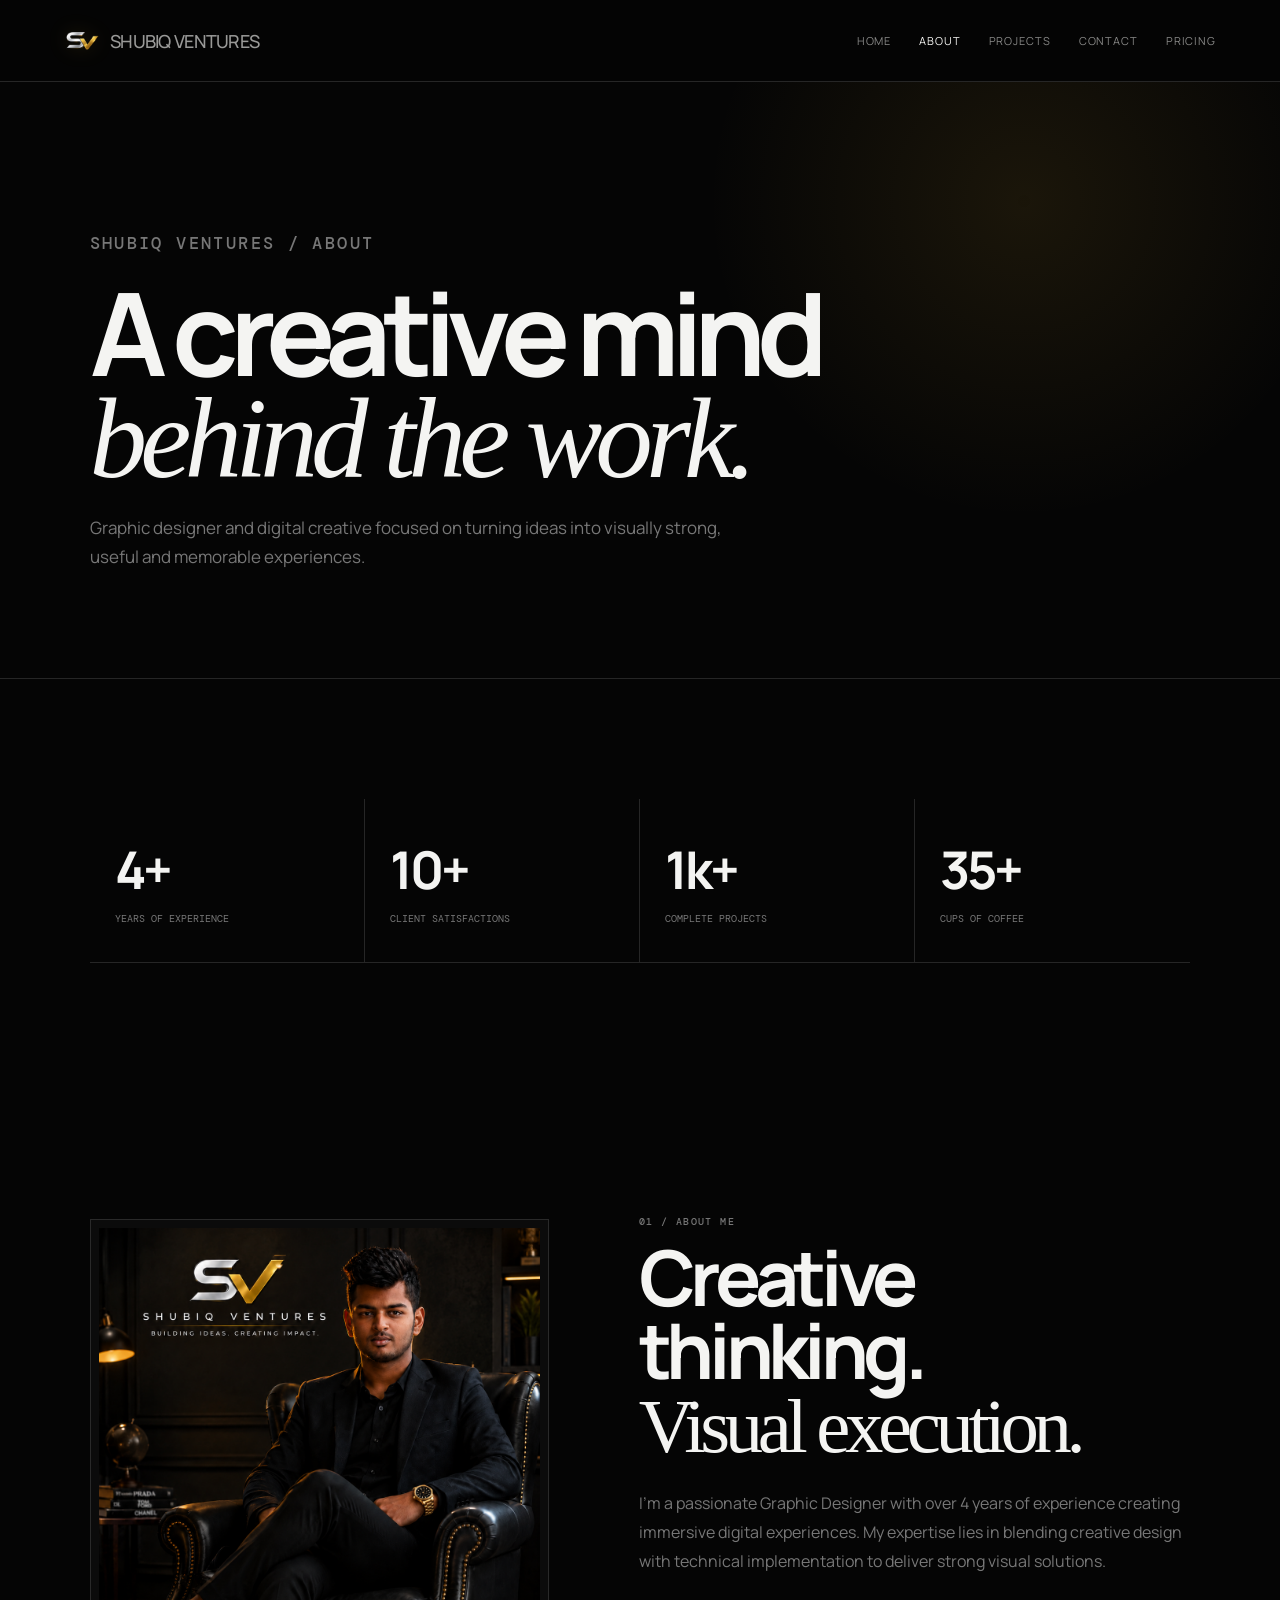
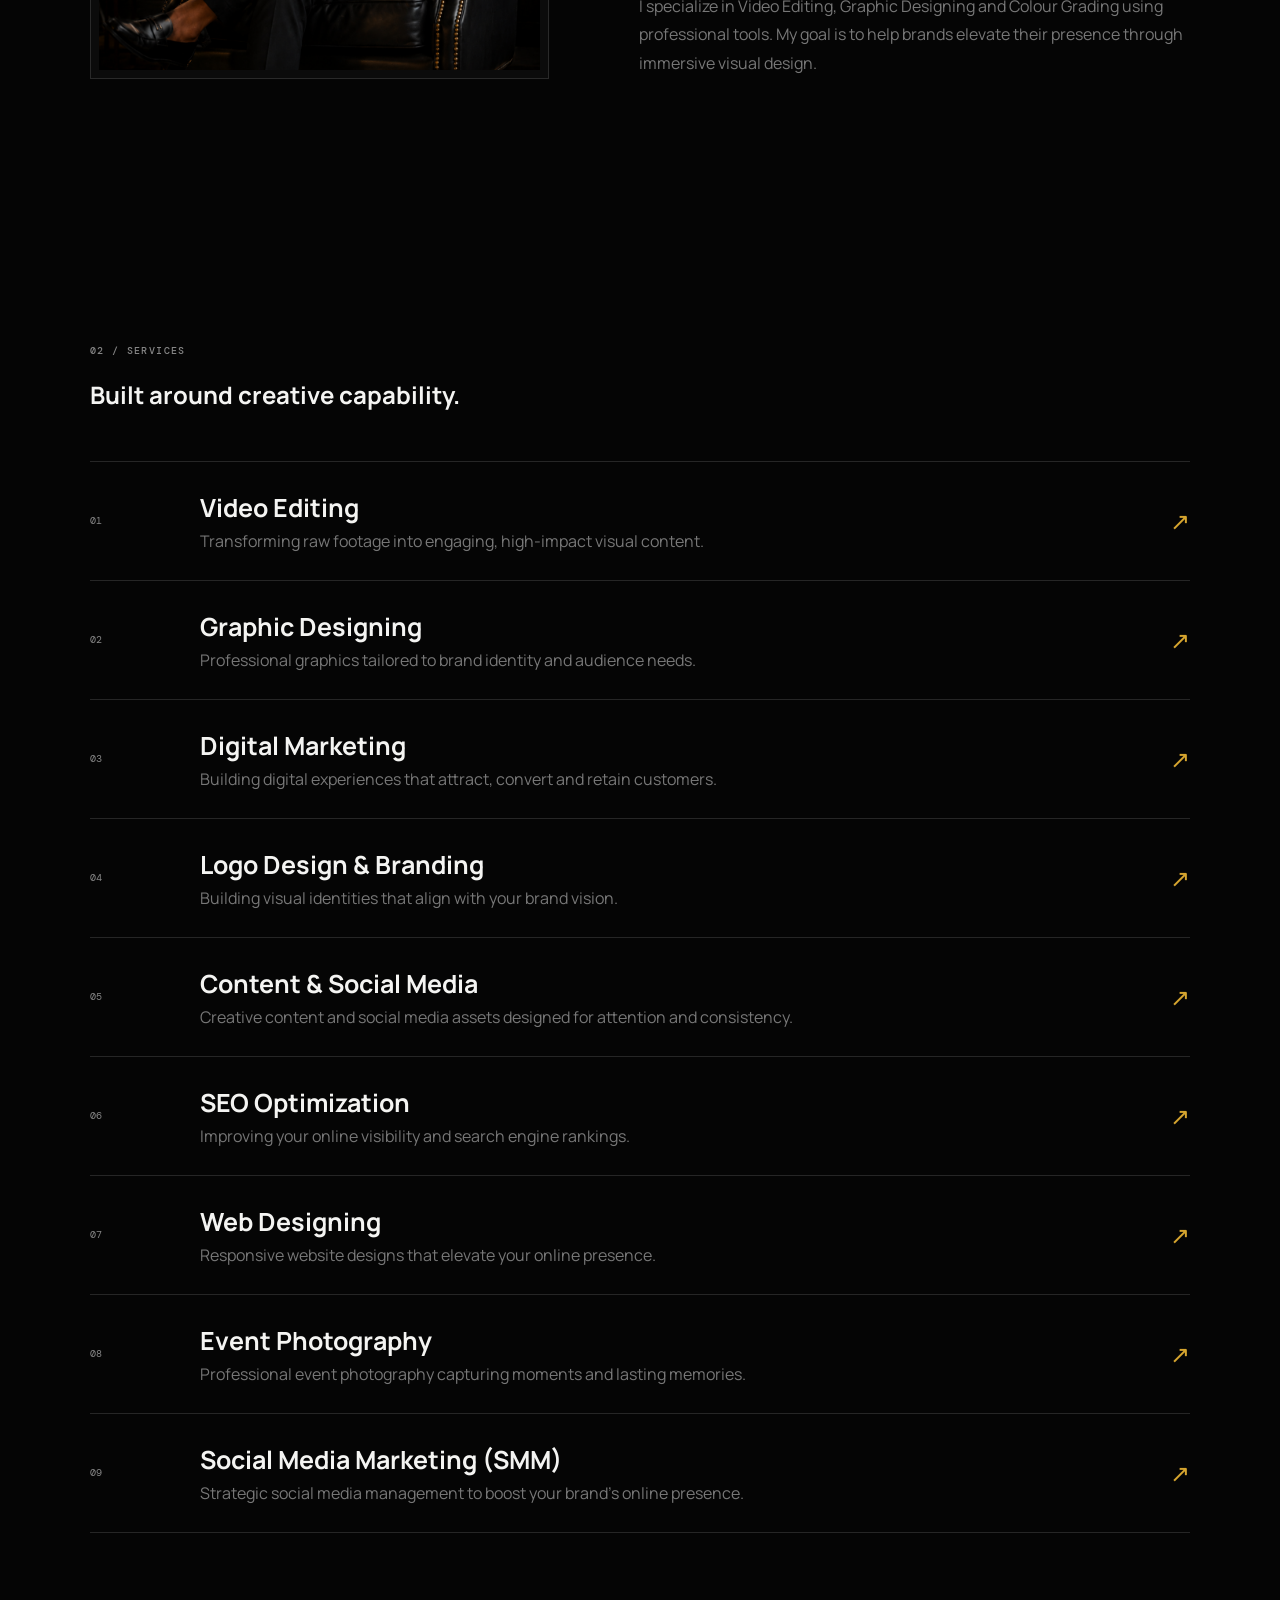
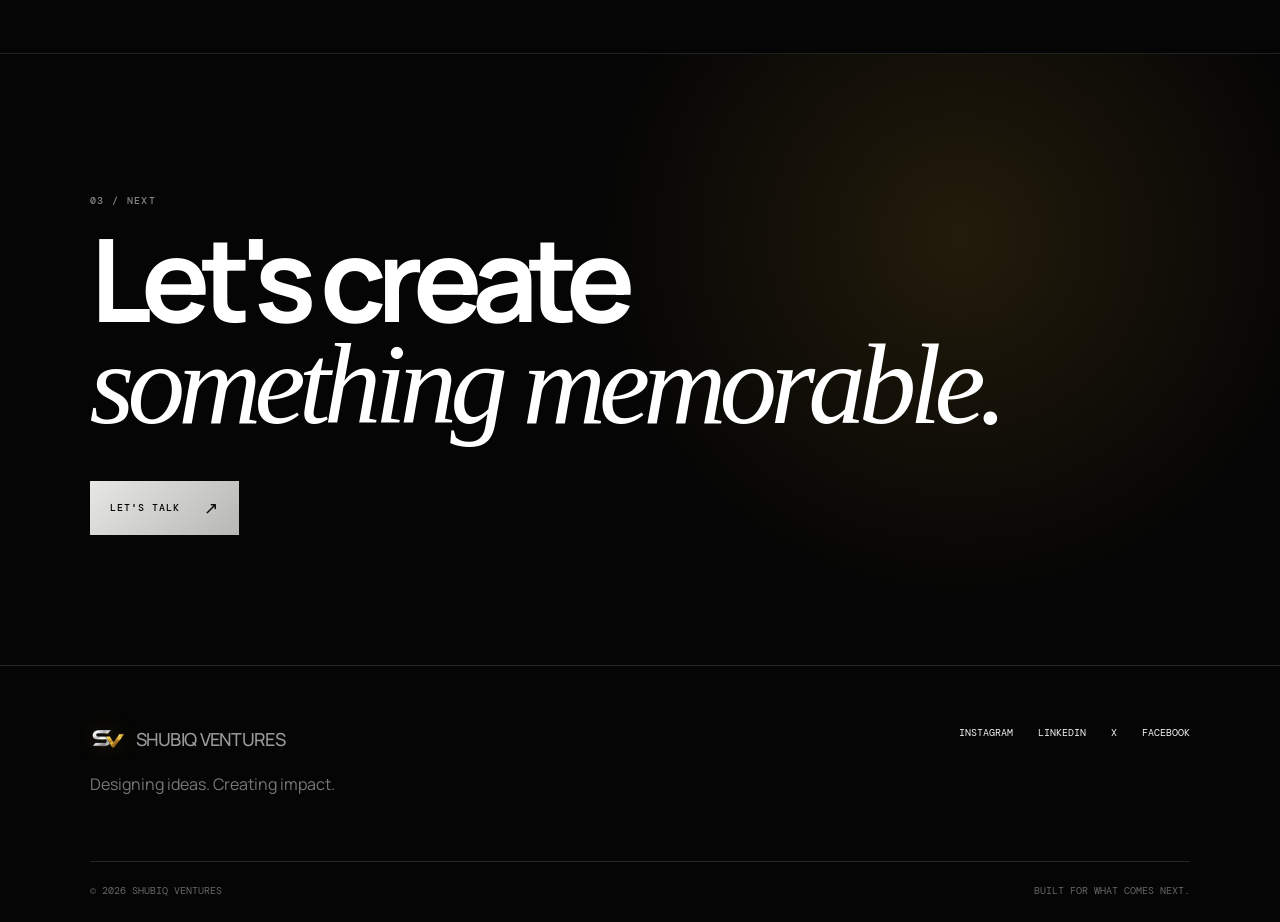
==== about.html @ 7d761606 "Add website favicon" ====
<!DOCTYPE html>
<html lang="en">
<head>
    <meta charset="UTF-8">
    <meta name="viewport" content="width=device-width, initial-scale=1.0">
    <meta name="description"
        content="Shubiq Designs — Graphic design, video editing, branding and digital experiences.">
    <title>About — SHUBIQ VENTURES</title>
    <link rel="icon" type="image/png" href="assets/images/logos/shubiq%20ventures%20logo.png">
    <link rel="stylesheet" href="assets/css/style.css">
</head>
<body>
    <div class="preloader">
        <div class="load-text">SHUBIQ VENTURES / LOADING</div>
    </div>
    <header class="site-header">
        <a class="logo" href="index.html"><img class="logo-mark" src="assets/images/logos/shubiq ventures logo.png"
                alt="SHUBIQ VENTURES logo"><span>SHUBIQ VENTURES </span></a>
        <button class="menu-toggle" aria-label="Open navigation">MENU</button>
        <nav class="nav"><a class="" href="index.html">Home</a><a class="active" href="about.html">About</a><a class=""
                href="projects.html">Projects</a><a class="" href="contact.html">Contact</a><a class=""
                href="Price list.html">Pricing</a></nav>
    </header>
    <main>
        <section class="page-hero">
            <p class="eyebrow">SHUBIQ VENTURES / ABOUT</p>
            <h1>A creative mind<br><em>behind the work.</em></h1>
            <p>Graphic designer and digital creative focused on turning ideas into visually strong, useful and memorable
                experiences.</p>
        </section>
        <section class="section">
            <div class="stats">
                <div class="stat"><strong>4+</strong><span>Years of experience</span></div>
                <div class="stat"><strong>10+</strong><span>Client satisfactions</span></div>
                <div class="stat"><strong>1k+</strong><span>Complete projects</span></div>
                <div class="stat"><strong>35+</strong><span>Cups of coffee</span></div>
            </div>
        </section>
        <section class="section">
            <div class="about-grid">
                <div class="about-image"><img src="assets/images/logos/me.png" alt="Shubham Patil"></div>
                <div class="about-copy">
                    <p class="eyebrow">01 / ABOUT ME</p>
                    <h2>Creative thinking.<br><span>Visual execution.</span></h2>
                    <p>I'm a passionate Graphic Designer with over 4 years of experience creating immersive digital
                        experiences. My expertise lies in blending creative design with technical implementation to
                        deliver strong visual solutions.</p>
                    <p>I specialize in Video Editing, Graphic Designing and Colour Grading using professional tools. My
                        goal is to help brands elevate their presence through
                        immersive visual design.</p>
                </div>
            </div>
        </section>
        <section class="section">
            <p class="eyebrow">02 / SERVICES</p>
            <h2 class="statement h2">Built around <span>creative capability.</span></h2>
            <div class="service-list">
                <div class="service"><b>01</b>
                    <div>
                        <h3>Video Editing</h3>
                        <p>Transforming raw footage into engaging, high-impact visual content.</p>
                    </div><span class="service-icon">↗</span>
                </div>
                <div class="service"><b>02</b>
                    <div>
                        <h3>Graphic Designing</h3>
                        <p>Professional graphics tailored to brand identity and audience needs.</p>
                    </div><span class="service-icon">↗</span>
                </div>
                <div class="service"><b>03</b>
                    <div>
                        <h3>Digital Marketing</h3>
                        <p>Building digital experiences that attract, convert and retain customers.</p>
                    </div><span class="service-icon">↗</span>
                </div>
                <div class="service"><b>04</b>
                    <div>
                        <h3>Logo Design & Branding</h3>
                        <p>Building visual identities that align with your brand vision.</p>
                    </div><span class="service-icon">↗</span>
                </div>
                <div class="service"><b>05</b>
                    <div>
                        <h3>Content & Social Media</h3>
                        <p>Creative content and social media assets designed for attention and consistency.</p>
                    </div><span class="service-icon">↗</span>
                </div>
                <div class="service"><b>06</b>
                    <div>
                        <h3>SEO Optimization</h3>
                        <p>Improving your online visibility and search engine rankings.</p>
                    </div><span class="service-icon">↗</span>
                </div>
                <div class="service"><b>07</b>
                    <div>
                        <h3>Web Designing</h3>
                        <p>Responsive website designs that elevate your online presence.</p>
                    </div><span class="service-icon">↗</span>
                </div>
                <div class="service"><b>08</b>
                    <div>
                        <h3>Event Photography</h3>
                        <p>Professional event photography capturing moments and lasting memories.</p>
                    </div><span class="service-icon">↗</span>
                </div>
                <div class="service"><b>09</b>
                    <div>
                        <h3>Social Media Marketing (SMM)</h3>
                        <p>Strategic social media management to boost your brand's online presence.</p>
                    </div><span class="service-icon">↗</span>
                </div>
            </div>
        </section>
        <section class="cta-section">
            <p class="eyebrow">03 / NEXT</p>
            <h2>Let's create<br><em>something memorable.</em></h2><a class="button" href="contact.html">Let's talk
                <span>↗</span></a>
        </section>
    </main>
    <footer class="site-footer">
        <div><a class="logo" href="index.html"><img class="logo-mark" src="assets/images/logos/shubiq ventures logo.png"
                    alt="SHUBIQ VENTURES logo"><span>SHUBIQ VENTURES</span></a>
            <p>Designing ideas. Creating impact.</p>
        </div>
        <div class="footer-links">
            <a href="https://www.instagram.com/shubiqventures/" target="_blank" rel="noopener noreferrer">Instagram</a>
            <a href="https://www.linkedin.com/in/shanmukgouda-v-patil-72669b342/" target="_blank"
                rel="noopener noreferrer">LinkedIn</a>
            <a href="https://x.com/" target="_blank" rel="noopener noreferrer">X</a>
            <a href="https://www.facebook.com/profile.php?id=61594047626672" target="_blank"
                rel="noopener noreferrer">Facebook</a>
        </div>
        <div class="footer-bottom"><span>© 2026 SHUBIQ VENTURES</span><span>Built for what comes next.</span></div>
    </footer>
    <script src="assets/js/main.js"></script>
</body>
</html>
---- assets/css/style.css ----
@import url("https://fonts.googleapis.com/css2?family=DM+Mono:wght@400;500&family=Manrope:wght@400;500;600;700;800&display=swap");

:root {
  --bg: #050505;
  --panel: #0b0b0b;
  --panel2: #111;
  --ink: #f4f4f2;
  --muted: #858585;
  --line: #262626;
  --gold: #d6a52f;
  --gold-bright: #ffd45c;
  --silver: #d9d9d6;
  --serif: Georgia, "Times New Roman", serif;
}
* {
  box-sizing: border-box;
}
html {
  scroll-behavior: smooth;
}
body {
  margin: 0;
  background: var(--bg);
  color: var(--ink);
  font-family: Manrope, Arial, sans-serif;
}
a {
  color: inherit;
  text-decoration: none;
}
img {
  max-width: 100%;
  display: block;
}
button,
input,
textarea {
  font: inherit;
}
.site-header {
  height: 82px;
  padding: 0 5vw;
  display: flex;
  align-items: center;
  justify-content: space-between;
  border-bottom: 1px solid var(--line);
  position: fixed;
  top: 0;
  left: 0;
  right: 0;
  z-index: 50;
  background: rgba(5, 5, 5, 0.88);
  backdrop-filter: blur(14px);
}
.logo {
  font-weight: 800;
  letter-spacing: -0.06em;
  font-size: 18px;
  display: inline-flex;
  align-items: center;
  gap: 10px;
}
.logo-mark {
  width: 36px;
  height: 26px;
  object-fit: contain;
  filter: drop-shadow(0 0 10px rgba(214, 165, 47, 0.16));
}
.logo span {
  font-weight: 500;
  opacity: 0.62;
  letter-spacing: -0.04em;
}
.nav {
  display: flex;
  gap: 28px;
  font-size: 11px;
  text-transform: uppercase;
  letter-spacing: 0.08em;
}
.nav a {
  opacity: 0.55;
  transition: 0.25s;
}
.nav a:hover,
.nav a.active {
  opacity: 1;
}
.menu-toggle {
  display: none;
  background: none;
  color: #fff;
  border: 0;
  text-transform: uppercase;
  font:
    500 10px "DM Mono",
    monospace;
  letter-spacing: 0.1em;
}
main {
  padding-top: 82px;
}
.hero {
  min-height: calc(100vh - 82px);
  position: relative;
  overflow: hidden;
  display: flex;
  align-items: center;
  padding: 8vw 10vw;
}
.hero-3d {
  background: #030303;
}
.hero-3d canvas {
  position: absolute;
  inset: 0;
  width: 100%;
  height: 100%;
  opacity: 0.82;
}
.hero-content {
  position: relative;
  z-index: 2;
  max-width: 1000px;
}
.eyebrow {
  font:
    500 10px/1.4 "DM Mono",
    monospace;
  letter-spacing: 0.14em;
  text-transform: uppercase;
  color: var(--muted);
}
.hero h1,
.page-hero h1 {
  font-size: clamp(64px, 9vw, 145px);
  line-height: 0.88;
  letter-spacing: -0.075em;
  margin: 24px 0;
}
.hero h1 em,
.page-hero h1 em,
.cta-section em {
  font-family: var(--serif);
  font-weight: 400;
  letter-spacing: -0.06em;
}
.hero-copy {
  font-size: 18px;
  color: #bbb;
  margin: 32px 0;
}
.button {
  display: inline-flex;
  gap: 24px;
  align-items: center;
  padding: 16px 20px;
  background: linear-gradient(135deg, #e7e7e4, #b7b7b3);
  color: #050505;
  text-transform: uppercase;
  font:
    500 10px "DM Mono",
    monospace;
  letter-spacing: 0.1em;
  transition: 0.3s;
}
.button:hover {
  transform: translateY(-3px);
  filter: brightness(1.08);
}
.button span {
  font-size: 17px;
}
.button.gold {
  background: linear-gradient(135deg, #ffd45c, #b57d16);
}
.hero-scroll {
  position: absolute;
  bottom: 35px;
  right: 5vw;
  font:
    10px "DM Mono",
    monospace;
  color: #888;
}
.hero-scroll span {
  margin-left: 15px;
}
.section {
  padding: 120px 7vw;
}
.statement {
  max-width: 1300px;
}
.statement h2,
.split-section h2 {
  font-size: clamp(48px, 7vw, 105px);
  line-height: 0.94;
  letter-spacing: -0.07em;
  max-width: 1100px;
  margin: 25px 0;
}
.statement h2 span,
.split-section h2 span {
  font-family: var(--serif);
  font-weight: 400;
}
.section-copy {
  max-width: 620px;
  font-size: 17px;
  line-height: 1.7;
  color: #777;
}
.section-head {
  display: flex;
  justify-content: space-between;
  align-items: end;
  margin-bottom: 40px;
}
.section-head h2 {
  font-size: clamp(45px, 6vw, 80px);
  letter-spacing: -0.07em;
  margin: 15px 0 0;
}
.text-link {
  text-transform: uppercase;
  font:
    500 10px "DM Mono",
    monospace;
  letter-spacing: 0.1em;
  border-bottom: 1px solid currentColor;
  padding-bottom: 8px;
}
.venture-grid {
  display: grid;
  grid-template-columns: 1.35fr 1fr 1fr;
  gap: 2px;
}
.venture-card {
  min-height: 400px;
  background: linear-gradient(145deg, #151515, #0b0b0b);
  border: 1px solid #262626;
  padding: 35px;
  display: flex;
  flex-direction: column;
  justify-content: space-between;
  transition: 0.5s;
}
.venture-card:hover {
  background: linear-gradient(145deg, #1c1c1c, #0b0b0b);
  border-color: #4a4a4a;
  transform: translateY(-7px);
}
.venture-card.featured {
  background:
    radial-gradient(
      circle at 70% 25%,
      rgba(214, 165, 47, 0.16),
      transparent 34%
    ),
    linear-gradient(145deg, #171717, #080808);
  border-color: #4c3b1a;
}
.card-number,
.tag {
  font:
    500 10px "DM Mono",
    monospace;
  letter-spacing: 0.1em;
}
.card-number {
  opacity: 0.5;
}
.venture-card h3 {
  font-size: 34px;
  letter-spacing: -0.06em;
  margin: 12px 0;
}
.venture-card p {
  color: #8d8d8d;
  max-width: 300px;
  line-height: 1.5;
}
.arrow {
  font-size: 24px;
  align-self: end;
}
.marquee {
  overflow: hidden;
  background: #080808;
  color: #d6d6d2;
  border-top: 1px solid #272727;
  border-bottom: 1px solid #272727;
  padding: 24px 0;
  white-space: nowrap;
  font:
    500 13px "DM Mono",
    monospace;
  letter-spacing: 0.1em;
}
.marquee div {
  animation: marquee 22s linear infinite;
}
@keyframes marquee {
  to {
    transform: translateX(-35%);
  }
}
.split-section {
  display: grid;
  background: #050505;
  grid-template-columns: 1fr 1fr;
  gap: 8vw;
}
.capabilities {
  border-top: 1px solid var(--line);
}
.capabilities div {
  display: flex;
  gap: 35px;
  padding: 27px 0;
  border-bottom: 1px solid var(--line);
  font-size: 19px;
}
.capabilities b {
  font:
    10px "DM Mono",
    monospace;
  color: #999;
}
.cta-section {
  background:
    radial-gradient(
      circle at 75% 30%,
      rgba(214, 165, 47, 0.14),
      transparent 35%
    ),
    #050505;
  color: #fff;
  border-top: 1px solid #222;
  padding: 130px 7vw;
}
.cta-section h2 {
  font-size: clamp(60px, 9vw, 140px);
  line-height: 0.88;
  letter-spacing: -0.08em;
  margin: 20px 0 45px;
}
.site-footer {
  border-top: 1px solid var(--line);
  padding: 60px 7vw 25px;
  display: grid;
  grid-template-columns: 1fr auto;
  gap: 50px;
}
.site-footer p {
  color: #777;
}
.footer-links {
  display: flex;
  gap: 25px;
  text-transform: uppercase;
  font:
    10px "DM Mono",
    monospace;
}
.footer-bottom {
  grid-column: 1/-1;
  border-top: 1px solid var(--line);
  padding-top: 22px;
  display: flex;
  justify-content: space-between;
  color: #666;
  font:
    10px "DM Mono",
    monospace;
  text-transform: uppercase;
}
.page-hero {
  padding: 130px 7vw 90px;
  border-bottom: 1px solid var(--line);
  background:
    radial-gradient(
      circle at 80% 20%,
      rgba(214, 165, 47, 0.1),
      transparent 28%
    ),
    #050505;
}
.page-hero h1 {
  max-width: 1100px;
}
.page-hero p {
  max-width: 680px;
  color: #777;
  font-size: 17px;
  line-height: 1.7;
}
.stats {
  display: grid;
  grid-template-columns: repeat(4, 1fr);
  border-bottom: 1px solid var(--line);
}
.stat {
  padding: 35px 25px;
  border-right: 1px solid var(--line);
}
.stat:last-child {
  border-right: 0;
}
.stat strong {
  font-size: 52px;
  letter-spacing: -0.06em;
  display: block;
}
.stat span {
  font:
    10px "DM Mono",
    monospace;
  color: #777;
  text-transform: uppercase;
}
.work-grid {
  display: grid;
  grid-template-columns: repeat(2, 1fr);
  gap: 2px;
  background: #222;
}
.work-card {
  position: relative;
  min-height: 430px;
  background: #0b0b0b;
  overflow: hidden;
  border: 1px solid #222;
}
.work-card img {
  width: 100%;
  height: 100%;
  object-fit: cover;
  opacity: 0.72;
  transition: 0.6s;
}
.work-card:hover img {
  transform: scale(1.04);
  opacity: 0.5;
}
.work-overlay {
  position: absolute;
  inset: 0;
  padding: 30px;
  display: flex;
  flex-direction: column;
  justify-content: space-between;
  background: linear-gradient(
    to bottom,
    rgba(0, 0, 0, 0.2),
    rgba(0, 0, 0, 0.86)
  );
}
.work-overlay h3 {
  font-size: clamp(30px, 4vw, 55px);
  letter-spacing: -0.07em;
  margin: 10px 0;
}
.work-overlay .tag {
  color: #bbb;
}
.about-grid {
  display: grid;
  grid-template-columns: 1fr 1.2fr;
  gap: 7vw;
  align-items: center;
}
.about-image {
  border: 1px solid #292929;
  background: #0b0b0b;
  padding: 8px;
}
.about-image img {
  width: 100%;
  aspect-ratio: 1/1;
  object-fit: cover;
}
.about-copy h2 {
  font-size: clamp(42px, 6vw, 82px);
  line-height: 0.95;
  letter-spacing: -0.07em;
  margin: 0 0 25px;
}
.about-copy h2 span {
  font-family: var(--serif);
  font-weight: 400;
}
.about-copy p {
  color: #777;
  line-height: 1.8;
  max-width: 650px;
}
.service-list {
  border-top: 1px solid var(--line);
  margin-top: 50px;
}
.service {
  display: grid;
  grid-template-columns: 80px 1fr auto;
  gap: 30px;
  align-items: center;
  padding: 28px 0;
  border-bottom: 1px solid var(--line);
}
.service b {
  font:
    10px "DM Mono",
    monospace;
  color: #888;
}
.service h3 {
  font-size: 25px;
  margin: 0;
}
.service p {
  color: #777;
  margin: 5px 0 0;
}
.service .service-icon {
  font-size: 24px;
  color: var(--gold);
}
.contact-grid {
  display: grid;
  grid-template-columns: 1fr 1fr;
  gap: 2px;
  background: #222;
}
.contact-panel {
  background: #0b0b0b;
  padding: 50px;
  min-height: 360px;
}
.contact-panel h2 {
  font-size: 52px;
  letter-spacing: -0.07em;
  margin: 0 0 25px;
}
.contact-panel p {
  color: #777;
  line-height: 1.7;
}
.contact-line {
  padding: 18px 0;
  border-bottom: 1px solid var(--line);
  display: flex;
  justify-content: space-between;
  gap: 20px;
}
.contact-line span:first-child {
  font:
    10px "DM Mono",
    monospace;
  color: #888;
  text-transform: uppercase;
}
.contact-line a {
  color: #ddd;
}
.price-grid {
  display: grid;
  grid-template-columns: repeat(3, 1fr);
  gap: 2px;
  background: #222;
}
.price-card {
  background: #0b0b0b;
  padding: 40px;
  min-height: 520px;
  display: flex;
  flex-direction: column;
  border: 1px solid #222;
  transition: 0.4s;
}
.price-card:hover,
.price-card.featured {
  border-color: #4c3b1a;
  background:
    radial-gradient(
      circle at 70% 20%,
      rgba(214, 165, 47, 0.12),
      transparent 32%
    ),
    #0b0b0b;
}
.price-card h3 {
  font-size: 30px;
  letter-spacing: -0.06em;
  margin: 12px 0 30px;
}
.price-card i {
  font-size: 38px;
  color: var(--gold);
}
.price-list {
  list-style: none;
  padding: 0;
  margin: 0;
  flex: 1;
}
.price-list li {
  padding: 13px 0;
  border-bottom: 1px solid var(--line);
  display: flex;
  justify-content: space-between;
  gap: 15px;
  color: #888;
  font-size: 13px;
}
.price-list li span {
  color: #ddd;
  font-weight: 700;
  text-align: right;
}
.price-btn {
  margin-top: 35px;
  display: block;
  text-align: center;
  padding: 15px;
  background: linear-gradient(135deg, #e7e7e4, #b7b7b3);
  color: #050505;
  text-transform: uppercase;
  font:
    500 10px "DM Mono",
    monospace;
  letter-spacing: 0.1em;
}
.reveal {
  opacity: 0;
  transform: translateY(22px);
  animation: reveal 0.9s ease 0.15s forwards;
}
@keyframes reveal {
  to {
    opacity: 1;
    transform: none;
  }
}
.preloader {
  position: fixed;
  inset: 0;
  background: #050505;
  z-index: 100;
  display: grid;
  place-items: center;
  transition:
    opacity 0.5s,
    visibility 0.5s;
}
.preloader.hide {
  opacity: 0;
  visibility: hidden;
}
.load-text {
  font:
    11px "DM Mono",
    monospace;
  letter-spacing: 0.2em;
  color: #999;
}
@media (max-width: 900px) {
  .nav {
    display: none;
    position: absolute;
    top: 82px;
    left: 0;
    right: 0;
    background: #070707;
    border-bottom: 1px solid var(--line);
    padding: 25px 7vw;
    flex-direction: column;
    gap: 20px;
  }
  .nav.open {
    display: flex;
  }
  .menu-toggle {
    display: block;
  }
  .hero {
    padding: 15vw 7vw;
  }
  .venture-grid,
  .price-grid {
    grid-template-columns: 1fr;
  }
  .split-section,
  .about-grid,
  .contact-grid {
    grid-template-columns: 1fr;
  }
  .stats {
    grid-template-columns: repeat(2, 1fr);
  }
  .stat:nth-child(2) {
    border-right: 0;
  }
  .stat:nth-child(-n + 2) {
    border-bottom: 1px solid var(--line);
  }
  .work-grid {
    grid-template-columns: 1fr;
  }
  .site-footer {
    grid-template-columns: 1fr;
  }
  .footer-bottom {
    grid-column: auto;
    flex-direction: column;
    gap: 10px;
  }
  .footer-links {
    flex-wrap: wrap;
  }
}
@media (max-width: 560px) {
  .hero h1,
  .page-hero h1 {
    font-size: 58px;
  }
  .section {
    padding: 85px 7vw;
  }
  .contact-panel {
    padding: 30px;
  }
  .service {
    grid-template-columns: 40px 1fr;
  }
  .service .service-icon {
    display: none;
  }
  .stats {
    grid-template-columns: 1fr 1fr;
  }
  .stat strong {
    font-size: 40px;
  }
}
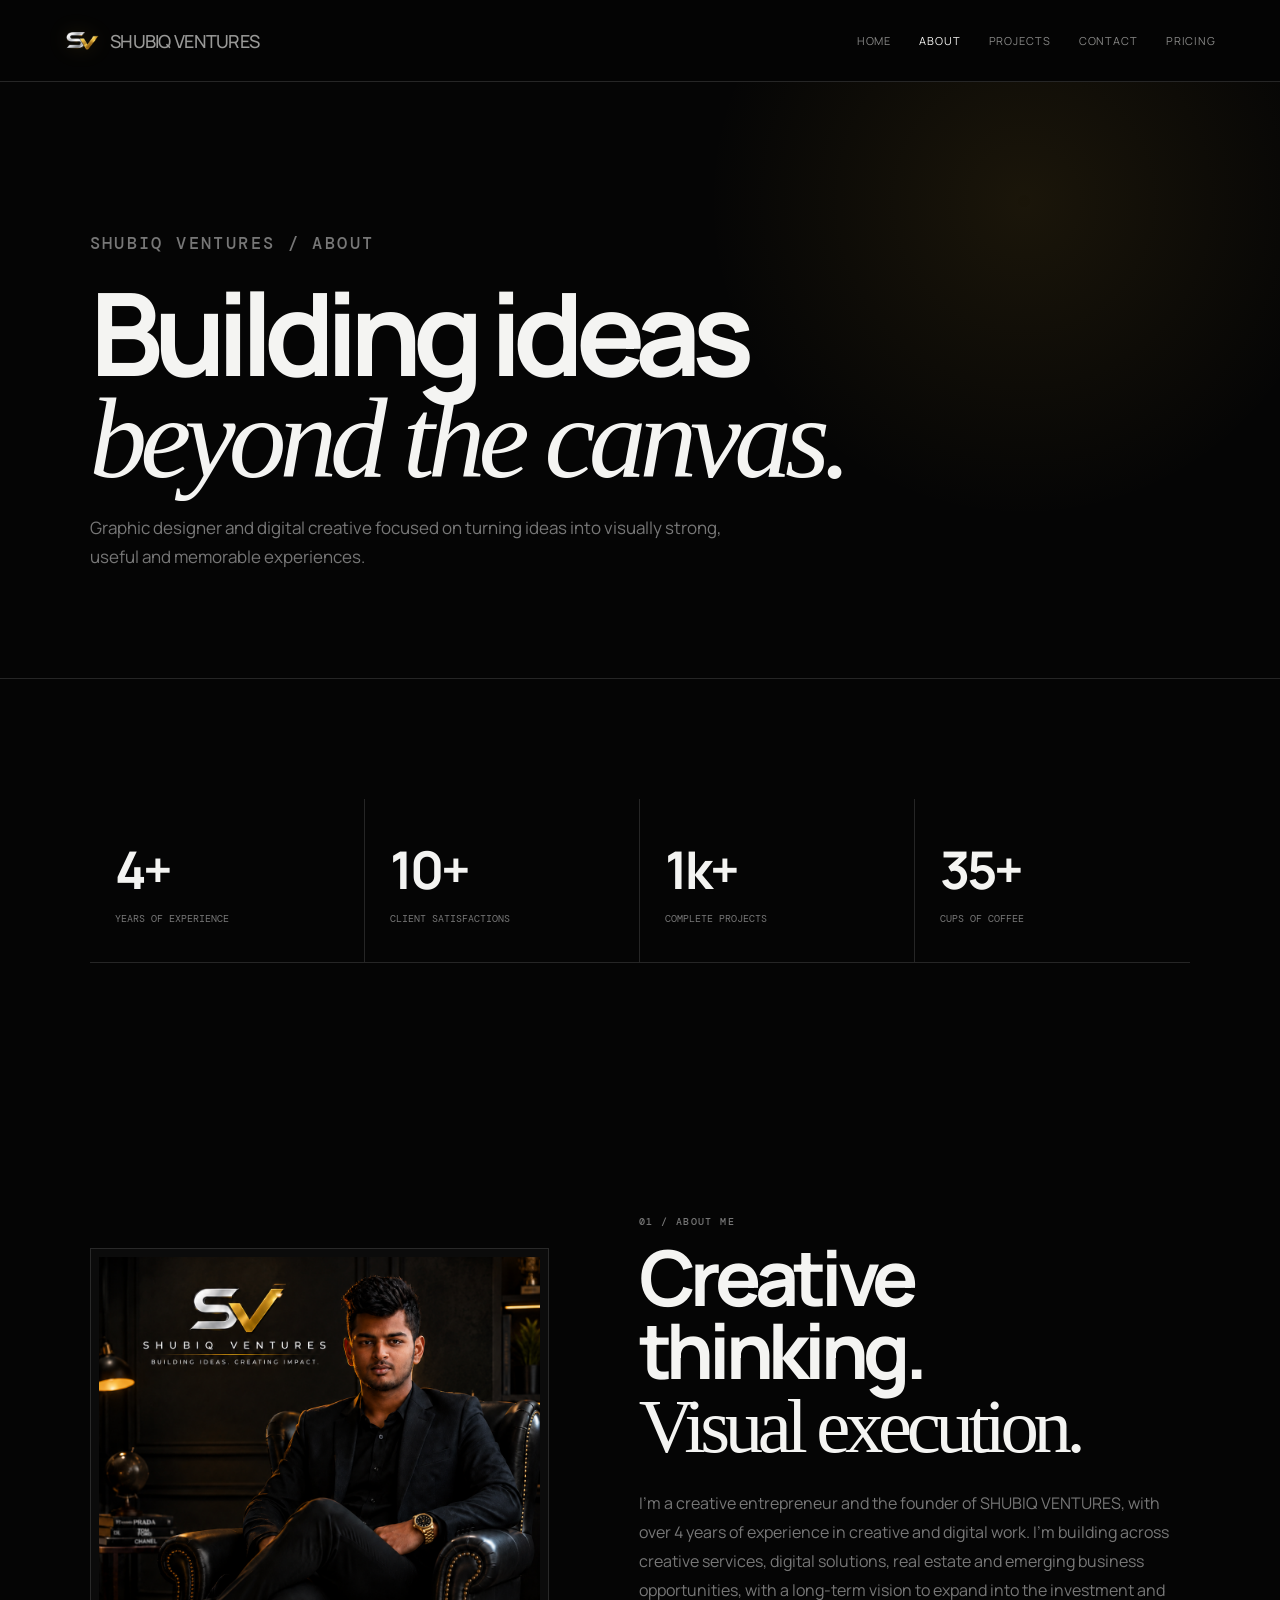
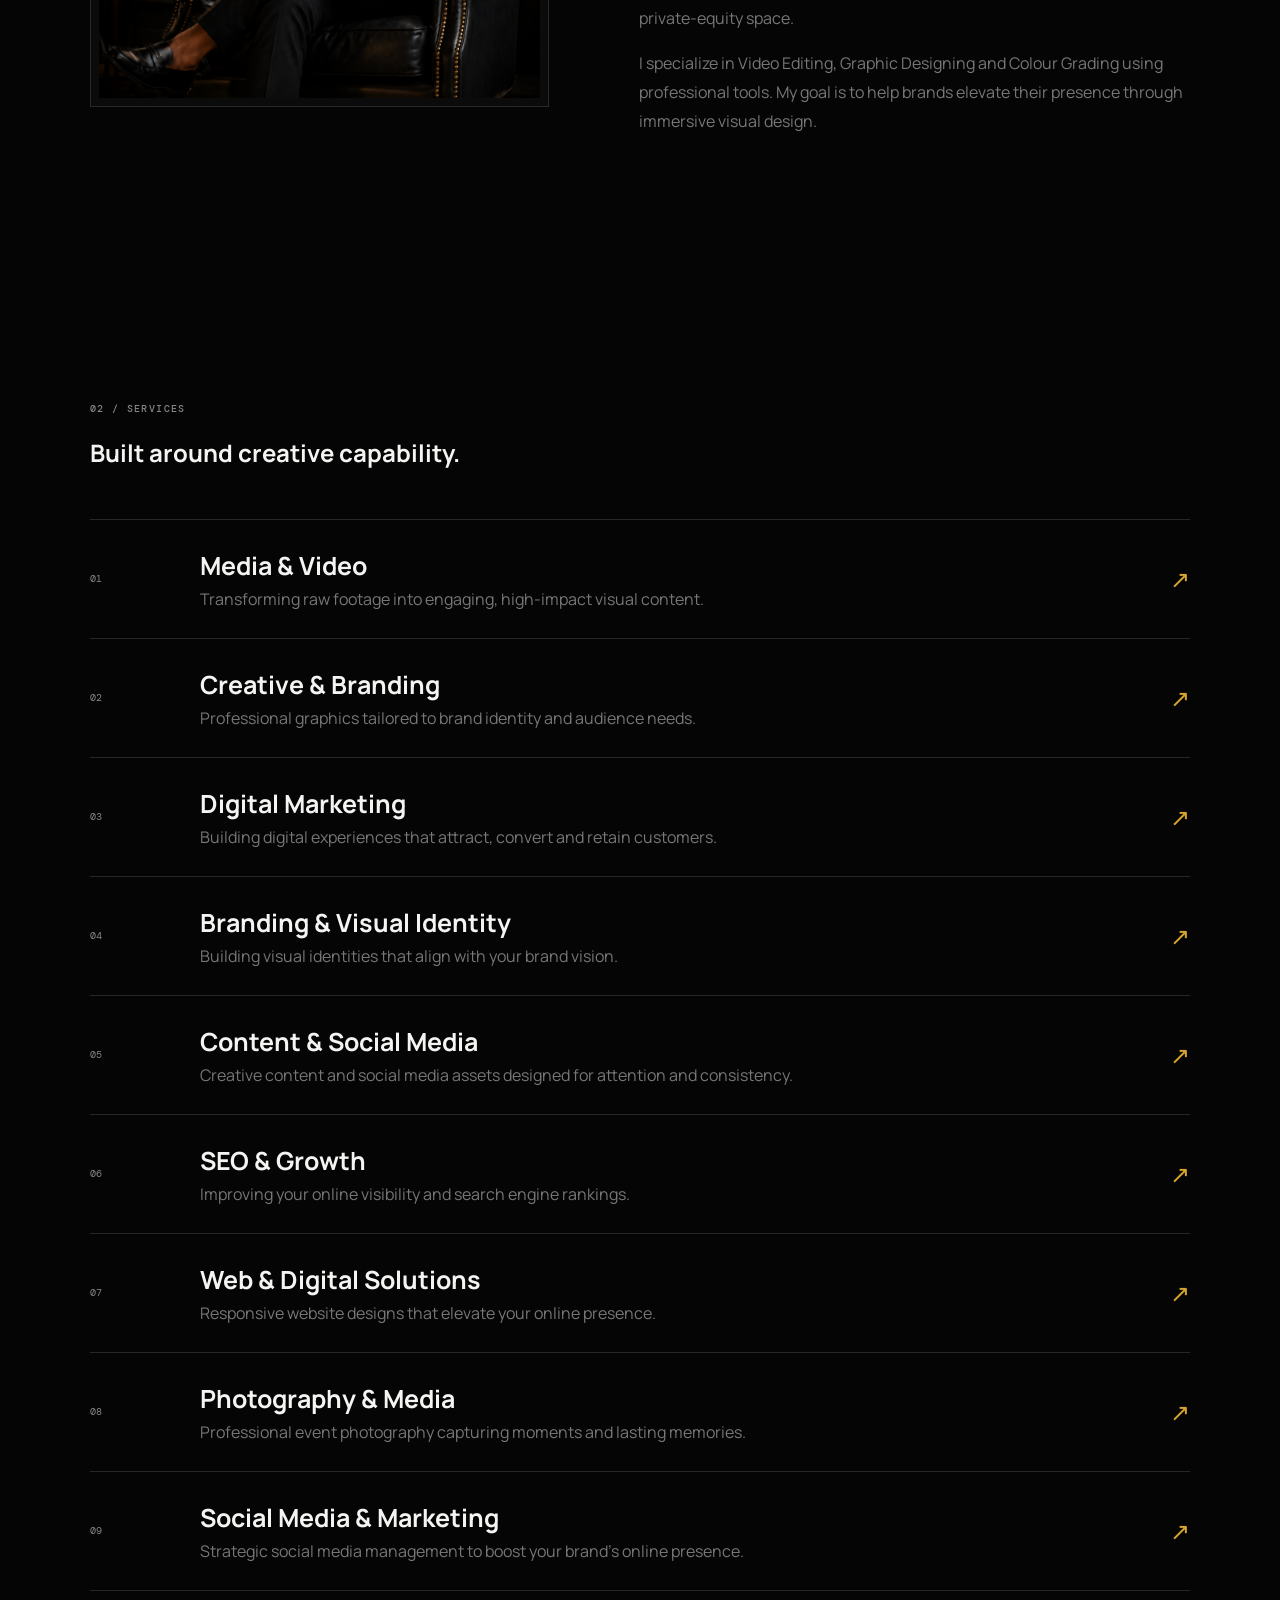
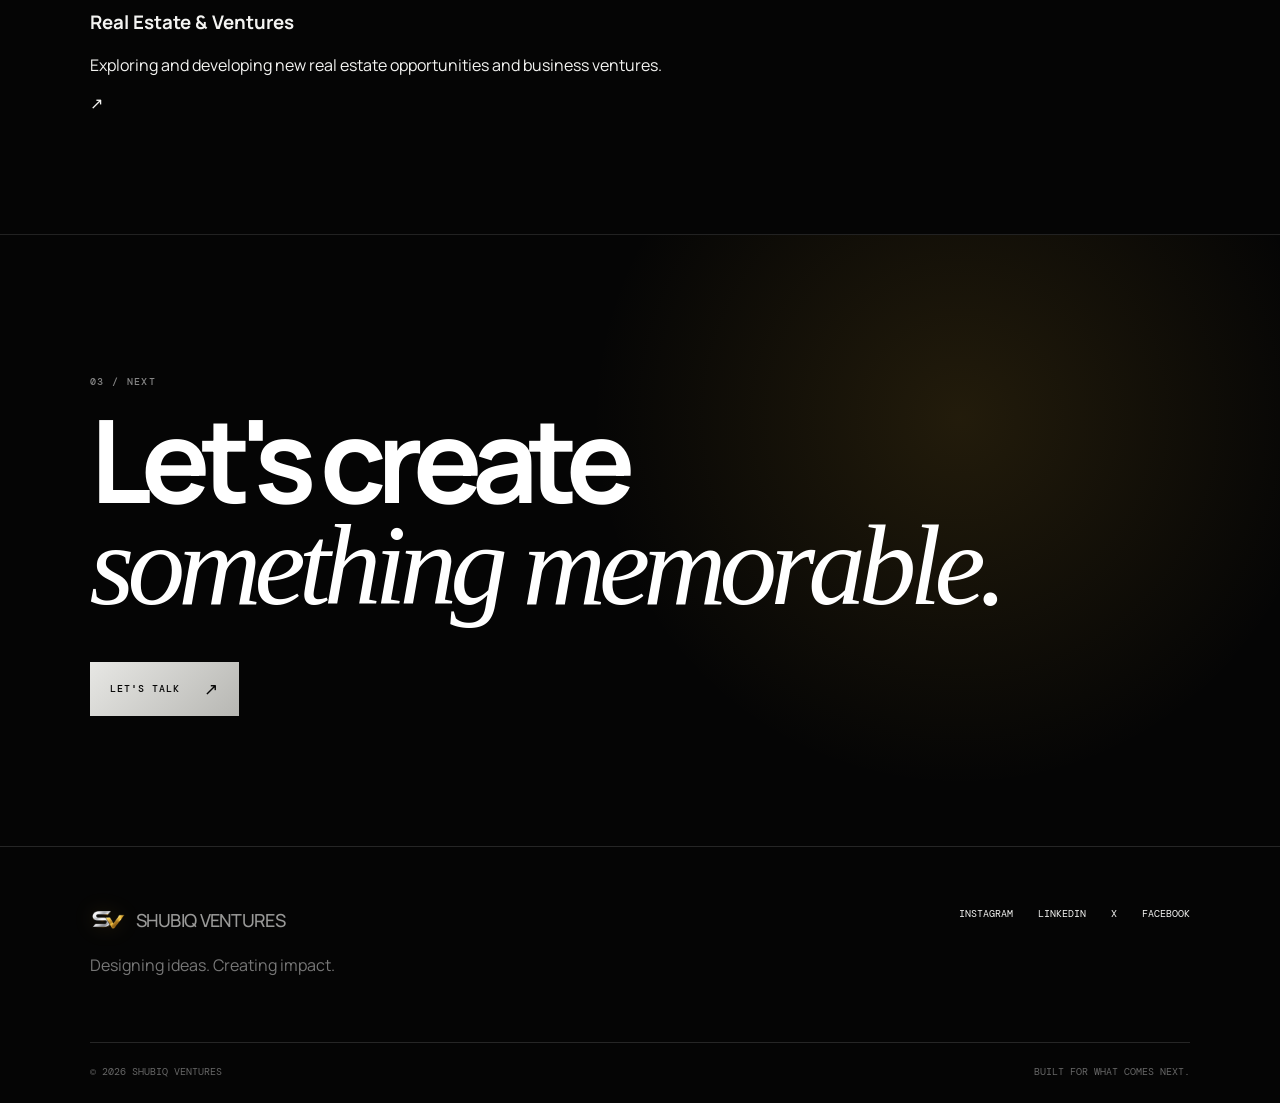
==== commit ccdaf07d: "Broaden SHUBIQ VENTURES positioning" ====
--- a/about.html
+++ b/about.html
@@ -4,8 +4,15 @@
     <meta charset="UTF-8">
     <meta name="viewport" content="width=device-width, initial-scale=1.0">
     <meta name="description"
-        content="Shubiq Designs — Graphic design, video editing, branding and digital experiences.">
+        content="SHUBIQ VENTURES is a creative studio based in Hubli, Karnataka, offering graphic design, branding, video editing, web design and digital services to clients across India and worldwide.">
     <title>About — SHUBIQ VENTURES</title>
+    <link rel="canonical" href="https://shubiq-webcoder.github.io/Shubiq-Ventures/about.html">
+    <meta property="og:title" content="About — SHUBIQ VENTURES">
+    <meta property="og:description"
+        content="Meet the creative mind behind SHUBIQ VENTURES, offering graphic design, branding, video editing and digital services.">
+    <meta property="og:image" content="https://shubiq-webcoder.github.io/Shubiq-Ventures/GitHub%20Social%20preview.png">
+    <meta property="og:url" content="https://shubiq-webcoder.github.io/Shubiq-Ventures/about.html">
+    <meta property="og:type" content="website">
     <link rel="icon" type="image/png" href="assets/images/logos/shubiq%20ventures%20logo.png">
     <link rel="stylesheet" href="assets/css/style.css">
 </head>
@@ -24,7 +31,7 @@
     <main>
         <section class="page-hero">
             <p class="eyebrow">SHUBIQ VENTURES / ABOUT</p>
-            <h1>A creative mind<br><em>behind the work.</em></h1>
+            <h1>Building ideas <br><em>beyond the canvas.</em></h1>
             <p>Graphic designer and digital creative focused on turning ideas into visually strong, useful and memorable
                 experiences.</p>
         </section>
@@ -42,9 +49,10 @@
                 <div class="about-copy">
                     <p class="eyebrow">01 / ABOUT ME</p>
                     <h2>Creative thinking.<br><span>Visual execution.</span></h2>
-                    <p>I'm a passionate Graphic Designer with over 4 years of experience creating immersive digital
-                        experiences. My expertise lies in blending creative design with technical implementation to
-                        deliver strong visual solutions.</p>
+                    <p>I’m a creative entrepreneur and the founder of SHUBIQ VENTURES, with over 4 years of experience
+                        in creative and digital work. I’m building across creative services, digital solutions, real
+                        estate and emerging business opportunities, with a long-term vision to expand into the
+                        investment and private-equity space.</p>
                     <p>I specialize in Video Editing, Graphic Designing and Colour Grading using professional tools. My
                         goal is to help brands elevate their presence through
                         immersive visual design.</p>
@@ -57,13 +65,13 @@
             <div class="service-list">
                 <div class="service"><b>01</b>
                     <div>
-                        <h3>Video Editing</h3>
+                        <h3>Media & Video</h3>
                         <p>Transforming raw footage into engaging, high-impact visual content.</p>
                     </div><span class="service-icon">↗</span>
                 </div>
                 <div class="service"><b>02</b>
                     <div>
-                        <h3>Graphic Designing</h3>
+                        <h3>Creative & Branding</h3>
                         <p>Professional graphics tailored to brand identity and audience needs.</p>
                     </div><span class="service-icon">↗</span>
                 </div>
@@ -75,7 +83,7 @@
                 </div>
                 <div class="service"><b>04</b>
                     <div>
-                        <h3>Logo Design & Branding</h3>
+                        <h3>Branding & Visual Identity</h3>
                         <p>Building visual identities that align with your brand vision.</p>
                     </div><span class="service-icon">↗</span>
                 </div>
@@ -87,28 +95,33 @@
                 </div>
                 <div class="service"><b>06</b>
                     <div>
-                        <h3>SEO Optimization</h3>
+                        <h3>SEO & Growth</h3>
                         <p>Improving your online visibility and search engine rankings.</p>
                     </div><span class="service-icon">↗</span>
                 </div>
                 <div class="service"><b>07</b>
                     <div>
-                        <h3>Web Designing</h3>
+                        <h3>Web & Digital Solutions</h3>
                         <p>Responsive website designs that elevate your online presence.</p>
                     </div><span class="service-icon">↗</span>
                 </div>
                 <div class="service"><b>08</b>
                     <div>
-                        <h3>Event Photography</h3>
+                        <h3>Photography & Media</h3>
                         <p>Professional event photography capturing moments and lasting memories.</p>
                     </div><span class="service-icon">↗</span>
                 </div>
                 <div class="service"><b>09</b>
                     <div>
-                        <h3>Social Media Marketing (SMM)</h3>
+                        <h3>Social Media & Marketing</h3>
                         <p>Strategic social media management to boost your brand's online presence.</p>
                     </div><span class="service-icon">↗</span>
                 </div>
+                <div>
+                    <h3>Real Estate & Ventures</h3>
+                    <p>Exploring and developing new real estate opportunities and business ventures.</p>
+                </div><span class="service-icon">↗</span>
+            </div>
             </div>
         </section>
         <section class="cta-section">
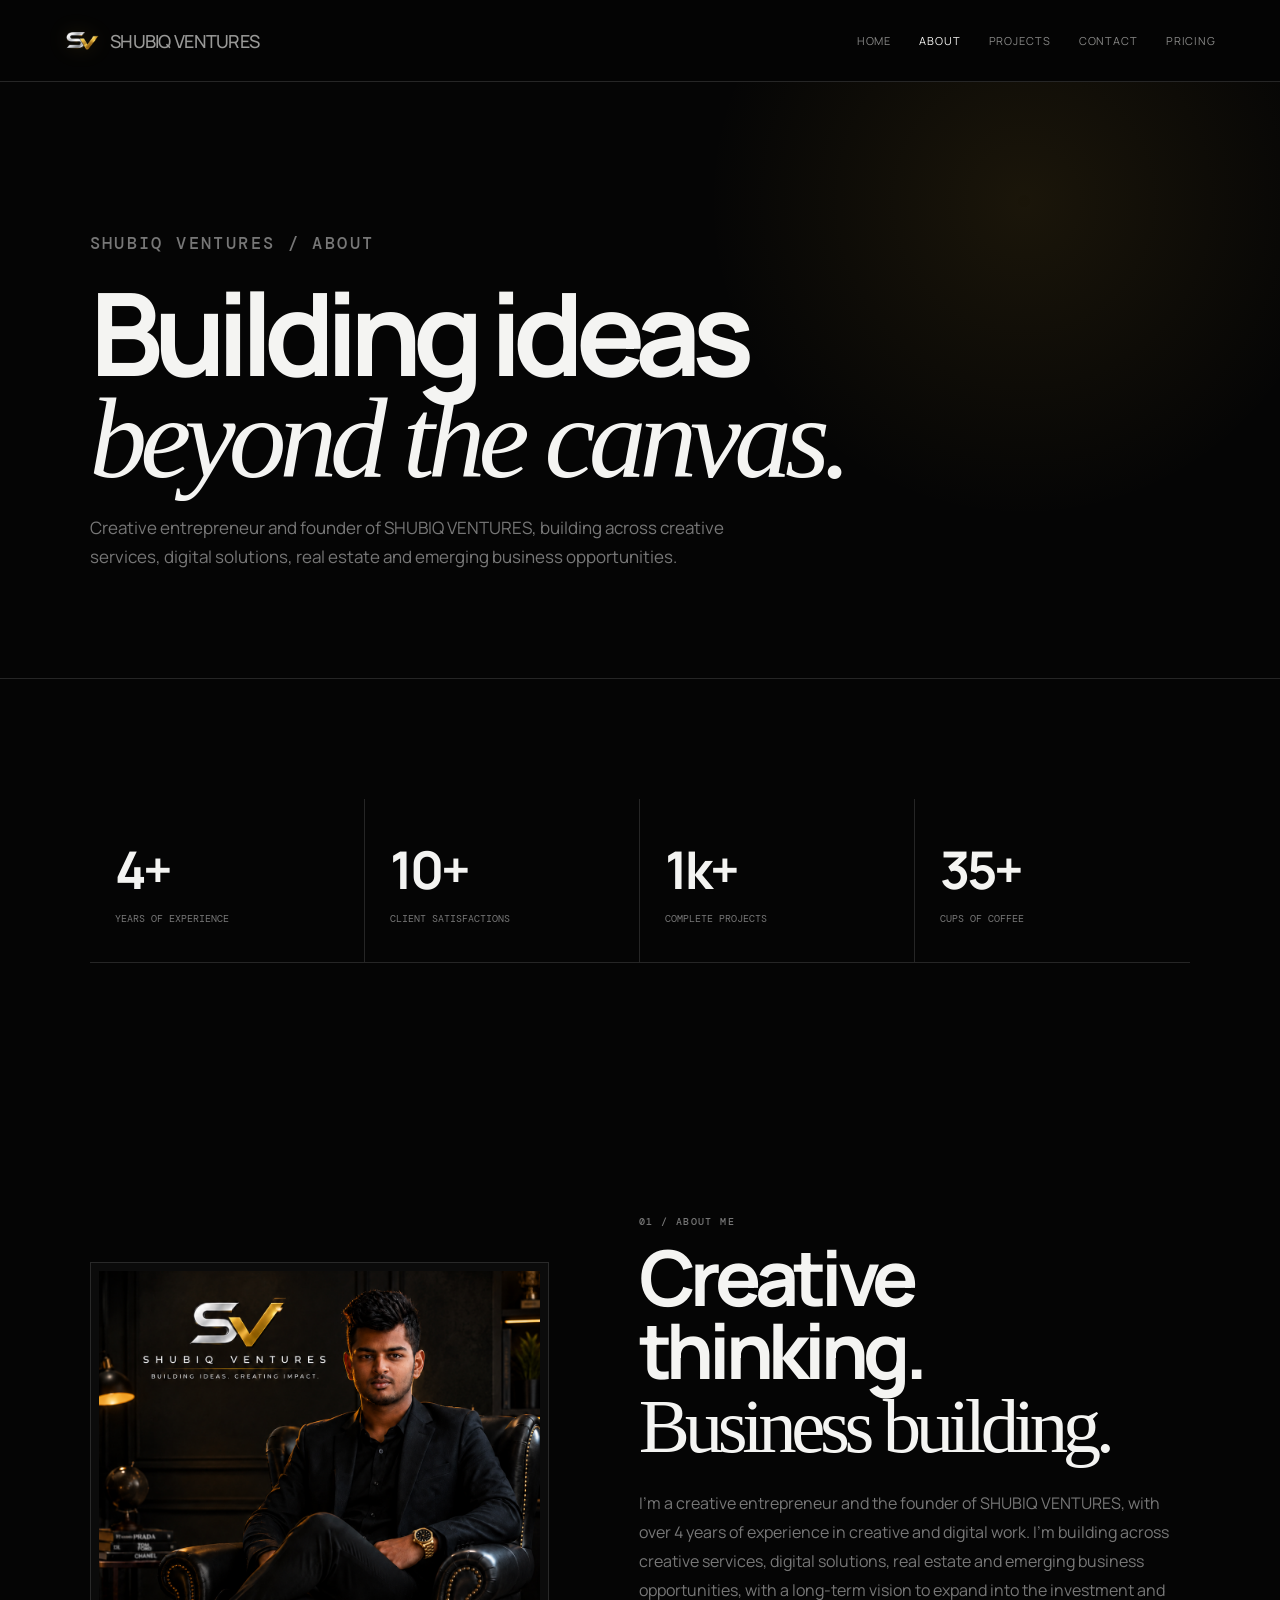
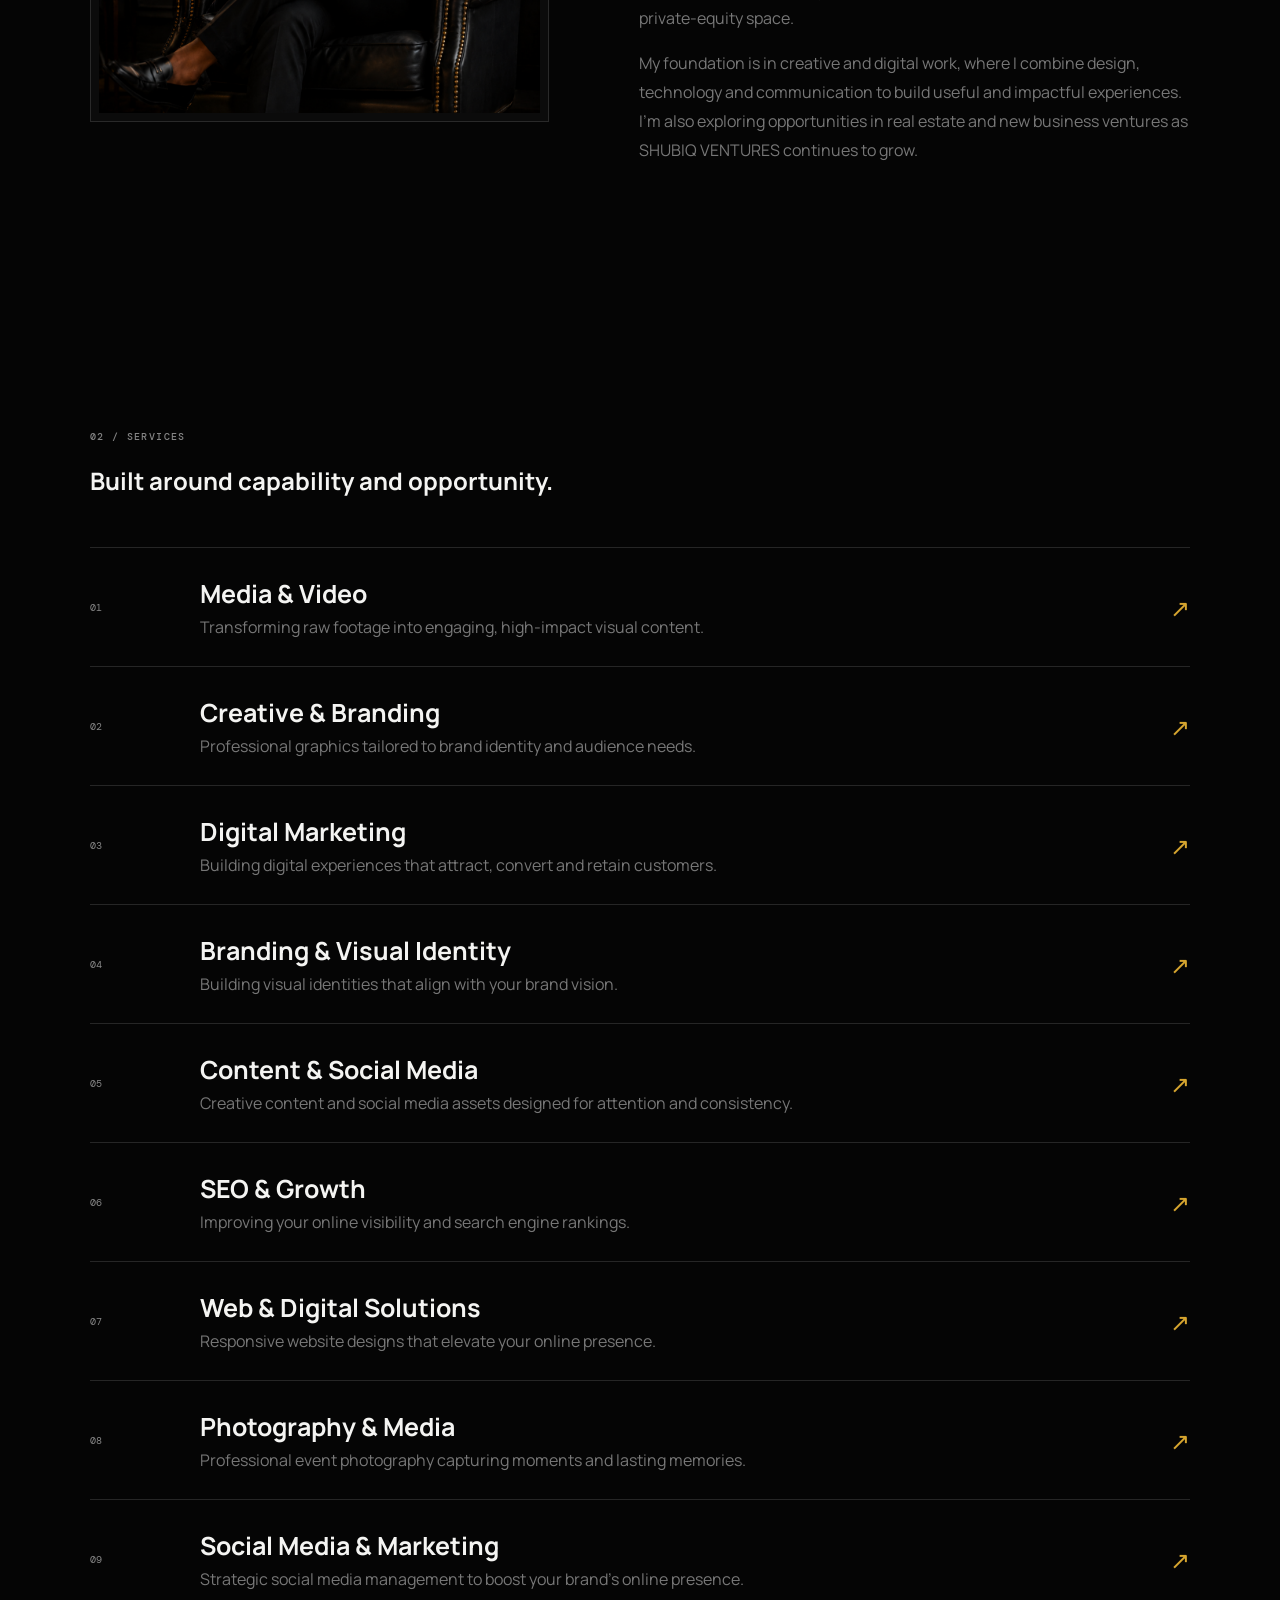
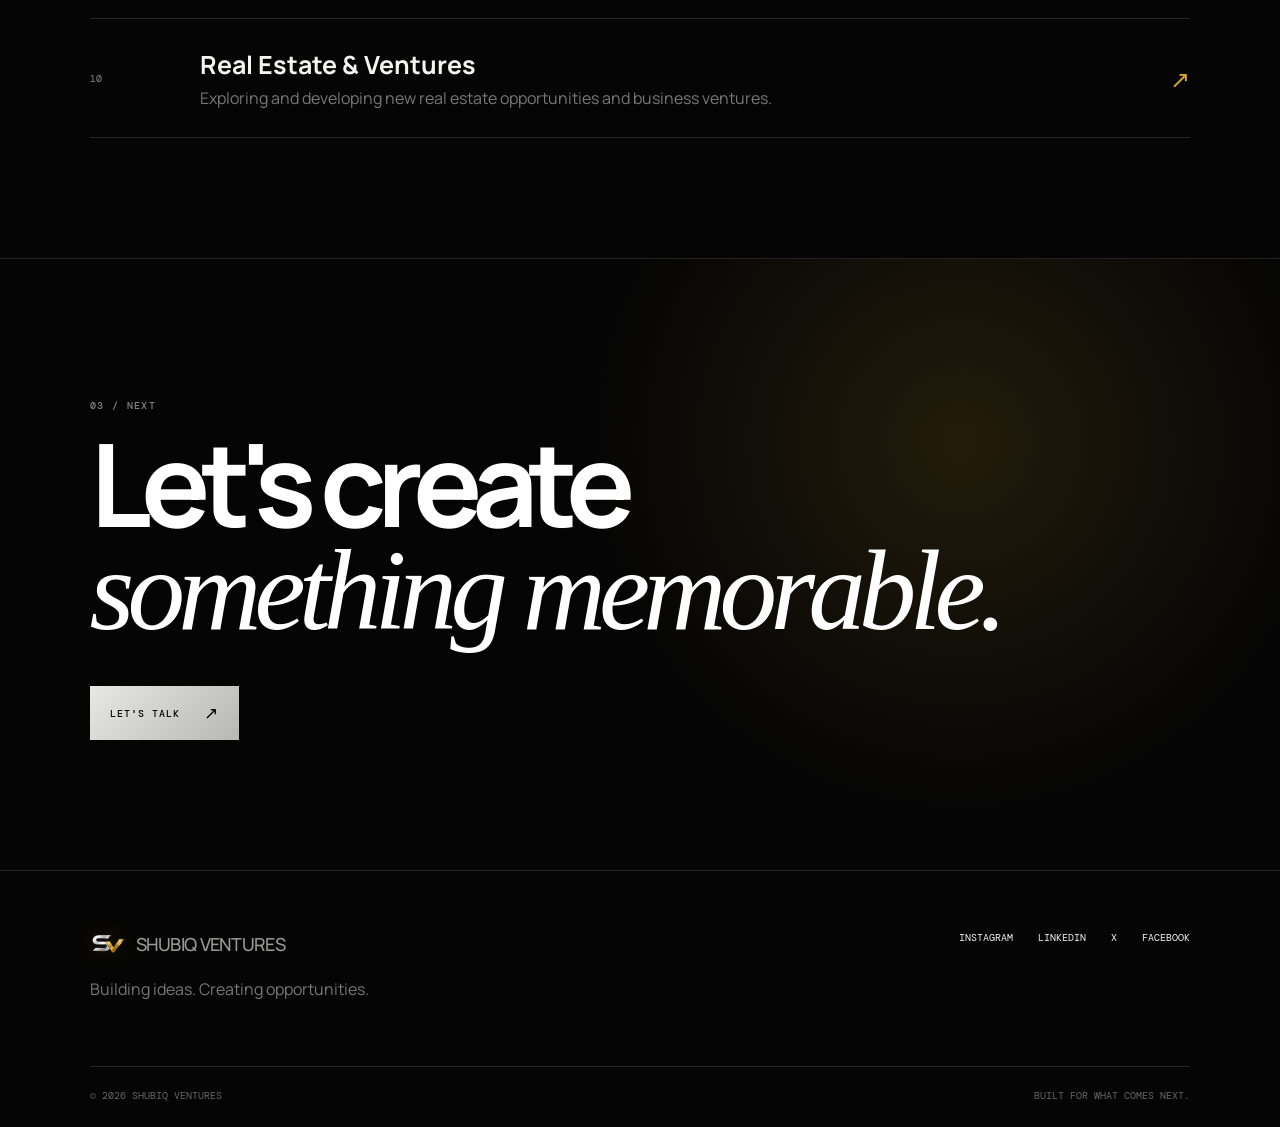
==== commit 99624b6f: "Align About page with venture positioning" ====
--- a/about.html
+++ b/about.html
@@ -4,12 +4,12 @@
     <meta charset="UTF-8">
     <meta name="viewport" content="width=device-width, initial-scale=1.0">
     <meta name="description"
-        content="SHUBIQ VENTURES is a creative studio based in Hubli, Karnataka, offering graphic design, branding, video editing, web design and digital services to clients across India and worldwide.">
+        content="Learn about SHUBIQ VENTURES, a multidisciplinary venture based in Hubli, Karnataka, building across creative services, digital solutions, real estate and emerging business opportunities.">
     <title>About — SHUBIQ VENTURES</title>
     <link rel="canonical" href="https://shubiq-webcoder.github.io/Shubiq-Ventures/about.html">
     <meta property="og:title" content="About — SHUBIQ VENTURES">
     <meta property="og:description"
-        content="Meet the creative mind behind SHUBIQ VENTURES, offering graphic design, branding, video editing and digital services.">
+        content="Meet the founder behind SHUBIQ VENTURES, a multidisciplinary venture building across creative services, digital solutions, real estate and emerging business opportunities.">
     <meta property="og:image" content="https://shubiq-webcoder.github.io/Shubiq-Ventures/GitHub%20Social%20preview.png">
     <meta property="og:url" content="https://shubiq-webcoder.github.io/Shubiq-Ventures/about.html">
     <meta property="og:type" content="website">
@@ -32,8 +32,8 @@
         <section class="page-hero">
             <p class="eyebrow">SHUBIQ VENTURES / ABOUT</p>
             <h1>Building ideas <br><em>beyond the canvas.</em></h1>
-            <p>Graphic designer and digital creative focused on turning ideas into visually strong, useful and memorable
-                experiences.</p>
+            <p>Creative entrepreneur and founder of SHUBIQ VENTURES, building across creative services,
+                digital solutions, real estate and emerging business opportunities.</p>
         </section>
         <section class="section">
             <div class="stats">
@@ -48,20 +48,20 @@
                 <div class="about-image"><img src="assets/images/logos/me.png" alt="Shubham Patil"></div>
                 <div class="about-copy">
                     <p class="eyebrow">01 / ABOUT ME</p>
-                    <h2>Creative thinking.<br><span>Visual execution.</span></h2>
+                    <h2>Creative thinking.<br><span>Business building.</span></h2>
                     <p>I’m a creative entrepreneur and the founder of SHUBIQ VENTURES, with over 4 years of experience
                         in creative and digital work. I’m building across creative services, digital solutions, real
                         estate and emerging business opportunities, with a long-term vision to expand into the
                         investment and private-equity space.</p>
-                    <p>I specialize in Video Editing, Graphic Designing and Colour Grading using professional tools. My
-                        goal is to help brands elevate their presence through
-                        immersive visual design.</p>
+                    <p>My foundation is in creative and digital work, where I combine design, technology and
+                        communication to build useful and impactful experiences. I’m also exploring opportunities
+                        in real estate and new business ventures as SHUBIQ VENTURES continues to grow.</p>
                 </div>
             </div>
         </section>
         <section class="section">
             <p class="eyebrow">02 / SERVICES</p>
-            <h2 class="statement h2">Built around <span>creative capability.</span></h2>
+            <h2 class="statement h2">Built around <span>capability and opportunity.</span></h2>
             <div class="service-list">
                 <div class="service"><b>01</b>
                     <div>
@@ -117,11 +117,12 @@
                         <p>Strategic social media management to boost your brand's online presence.</p>
                     </div><span class="service-icon">↗</span>
                 </div>
-                <div>
-                    <h3>Real Estate & Ventures</h3>
-                    <p>Exploring and developing new real estate opportunities and business ventures.</p>
-                </div><span class="service-icon">↗</span>
-            </div>
+                <div class="service"><b>10</b>
+                    <div>
+                        <h3>Real Estate & Ventures</h3>
+                        <p>Exploring and developing new real estate opportunities and business ventures.</p>
+                    </div><span class="service-icon">↗</span>
+                </div>
             </div>
         </section>
         <section class="cta-section">
@@ -133,7 +134,7 @@
     <footer class="site-footer">
         <div><a class="logo" href="index.html"><img class="logo-mark" src="assets/images/logos/shubiq ventures logo.png"
                     alt="SHUBIQ VENTURES logo"><span>SHUBIQ VENTURES</span></a>
-            <p>Designing ideas. Creating impact.</p>
+            <p>Building ideas. Creating opportunities.</p>
         </div>
         <div class="footer-links">
             <a href="https://www.instagram.com/shubiqventures/" target="_blank" rel="noopener noreferrer">Instagram</a>
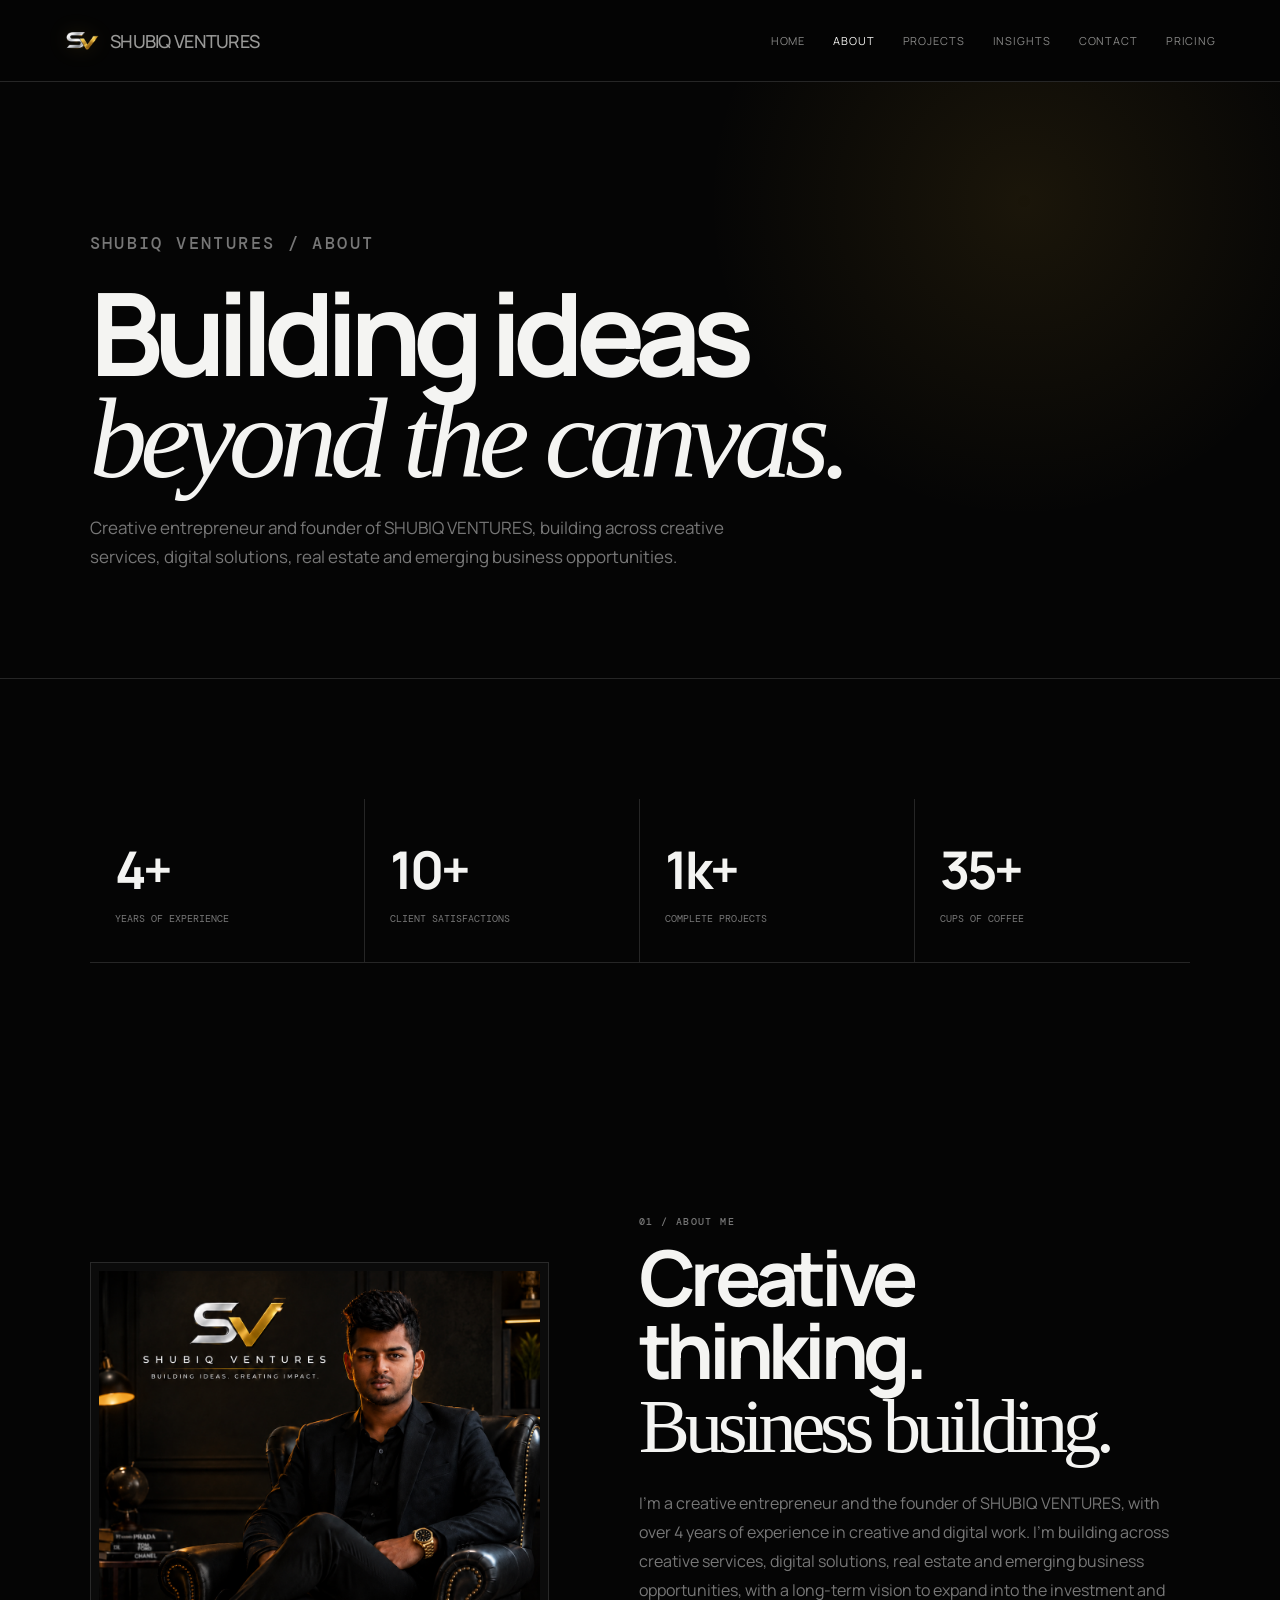
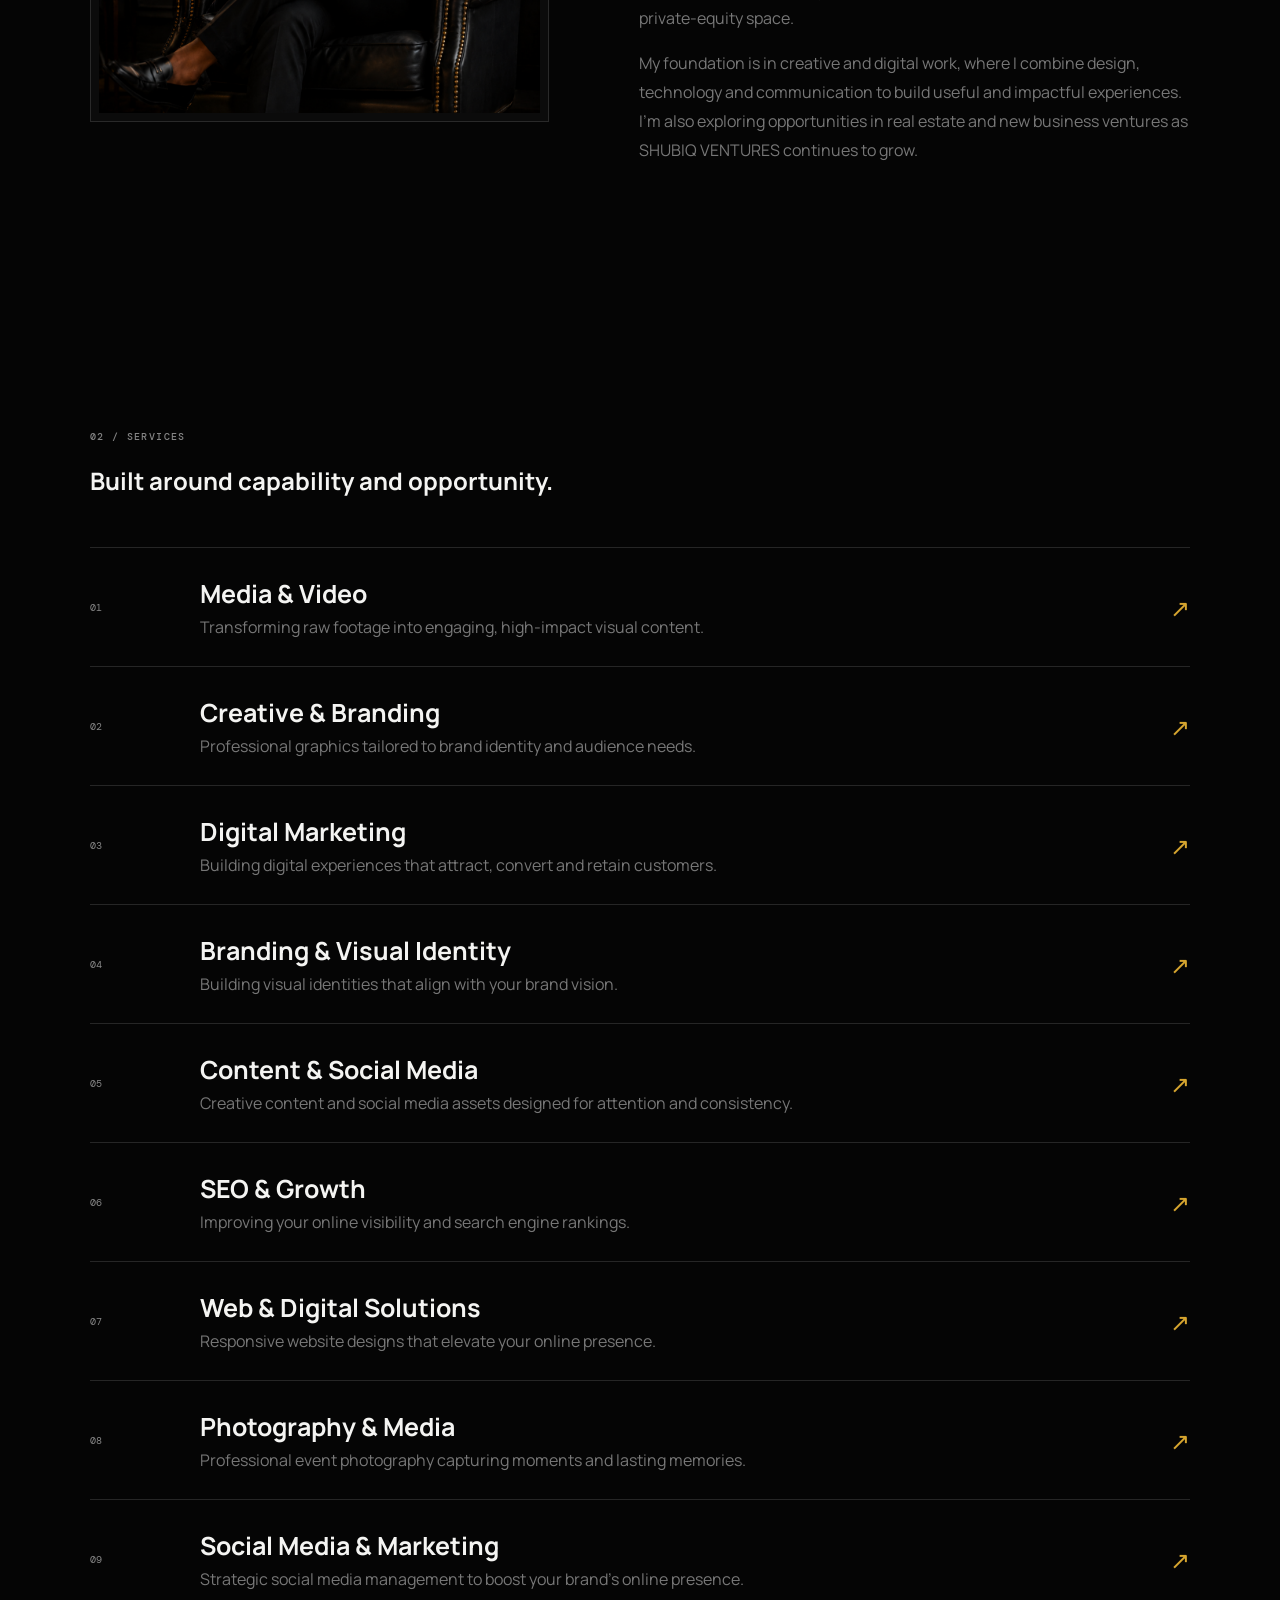
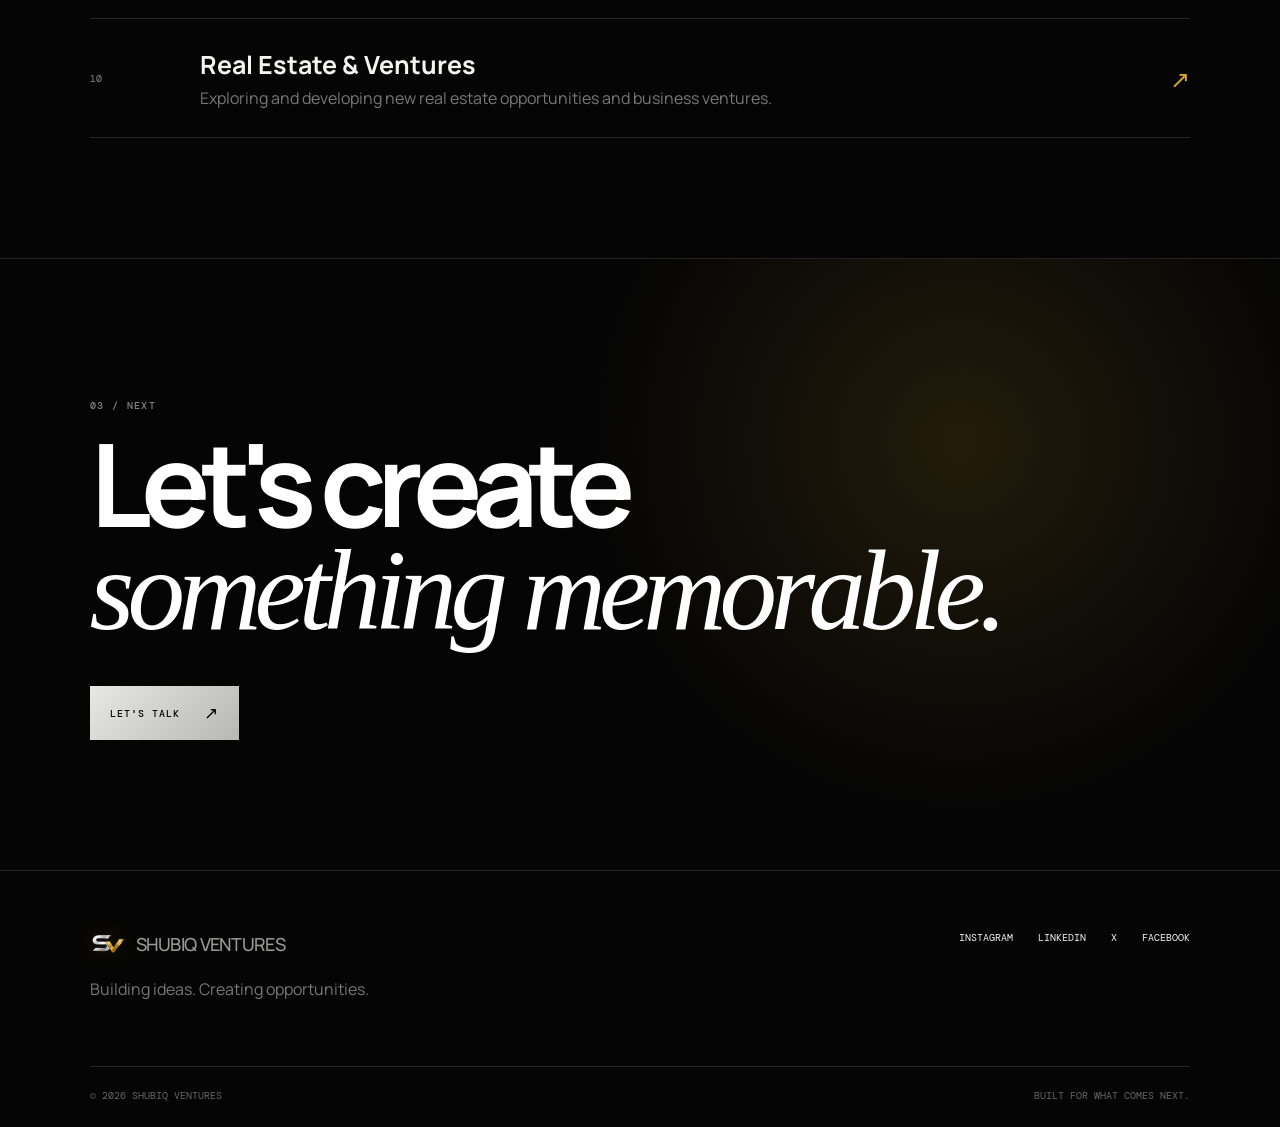
==== commit c8092cdf: "Add Insights navigation to About" ====
--- a/about.html
+++ b/about.html
@@ -3,13 +3,11 @@
 <head>
     <meta charset="UTF-8">
     <meta name="viewport" content="width=device-width, initial-scale=1.0">
-    <meta name="description"
-        content="Learn about SHUBIQ VENTURES, a multidisciplinary venture based in Hubli, Karnataka, building across creative services, digital solutions, real estate and emerging business opportunities.">
+    <meta name="description" content="Learn about SHUBIQ VENTURES, a multidisciplinary venture based in Hubli, Karnataka, building across creative services, digital solutions, real estate and emerging business opportunities.">
     <title>About — SHUBIQ VENTURES</title>
     <link rel="canonical" href="https://shubiq-webcoder.github.io/Shubiq-Ventures/about.html">
     <meta property="og:title" content="About — SHUBIQ VENTURES">
-    <meta property="og:description"
-        content="Meet the founder behind SHUBIQ VENTURES, a multidisciplinary venture building across creative services, digital solutions, real estate and emerging business opportunities.">
+    <meta property="og:description" content="Meet the founder behind SHUBIQ VENTURES, a multidisciplinary venture building across creative services, digital solutions, real estate and emerging business opportunities.">
     <meta property="og:image" content="https://shubiq-webcoder.github.io/Shubiq-Ventures/GitHub%20Social%20preview.png">
     <meta property="og:url" content="https://shubiq-webcoder.github.io/Shubiq-Ventures/about.html">
     <meta property="og:type" content="website">
@@ -17,135 +15,20 @@
     <link rel="stylesheet" href="assets/css/style.css">
 </head>
 <body>
-    <div class="preloader">
-        <div class="load-text">SHUBIQ VENTURES / LOADING</div>
-    </div>
+    <div class="preloader"><div class="load-text">SHUBIQ VENTURES / LOADING</div></div>
     <header class="site-header">
-        <a class="logo" href="index.html"><img class="logo-mark" src="assets/images/logos/shubiq ventures logo.png"
-                alt="SHUBIQ VENTURES logo"><span>SHUBIQ VENTURES </span></a>
+        <a class="logo" href="index.html"><img class="logo-mark" src="assets/images/logos/shubiq ventures logo.png" alt="SHUBIQ VENTURES logo"><span>SHUBIQ VENTURES </span></a>
         <button class="menu-toggle" aria-label="Open navigation">MENU</button>
-        <nav class="nav"><a class="" href="index.html">Home</a><a class="active" href="about.html">About</a><a class=""
-                href="projects.html">Projects</a><a class="" href="contact.html">Contact</a><a class=""
-                href="Price list.html">Pricing</a></nav>
+        <nav class="nav"><a href="index.html">Home</a><a class="active" href="about.html">About</a><a href="projects.html">Projects</a><a href="insights.html">Insights</a><a href="contact.html">Contact</a><a href="Price list.html">Pricing</a></nav>
     </header>
     <main>
-        <section class="page-hero">
-            <p class="eyebrow">SHUBIQ VENTURES / ABOUT</p>
-            <h1>Building ideas <br><em>beyond the canvas.</em></h1>
-            <p>Creative entrepreneur and founder of SHUBIQ VENTURES, building across creative services,
-                digital solutions, real estate and emerging business opportunities.</p>
-        </section>
-        <section class="section">
-            <div class="stats">
-                <div class="stat"><strong>4+</strong><span>Years of experience</span></div>
-                <div class="stat"><strong>10+</strong><span>Client satisfactions</span></div>
-                <div class="stat"><strong>1k+</strong><span>Complete projects</span></div>
-                <div class="stat"><strong>35+</strong><span>Cups of coffee</span></div>
-            </div>
-        </section>
-        <section class="section">
-            <div class="about-grid">
-                <div class="about-image"><img src="assets/images/logos/me.png" alt="Shubham Patil"></div>
-                <div class="about-copy">
-                    <p class="eyebrow">01 / ABOUT ME</p>
-                    <h2>Creative thinking.<br><span>Business building.</span></h2>
-                    <p>I’m a creative entrepreneur and the founder of SHUBIQ VENTURES, with over 4 years of experience
-                        in creative and digital work. I’m building across creative services, digital solutions, real
-                        estate and emerging business opportunities, with a long-term vision to expand into the
-                        investment and private-equity space.</p>
-                    <p>My foundation is in creative and digital work, where I combine design, technology and
-                        communication to build useful and impactful experiences. I’m also exploring opportunities
-                        in real estate and new business ventures as SHUBIQ VENTURES continues to grow.</p>
-                </div>
-            </div>
-        </section>
-        <section class="section">
-            <p class="eyebrow">02 / SERVICES</p>
-            <h2 class="statement h2">Built around <span>capability and opportunity.</span></h2>
-            <div class="service-list">
-                <div class="service"><b>01</b>
-                    <div>
-                        <h3>Media & Video</h3>
-                        <p>Transforming raw footage into engaging, high-impact visual content.</p>
-                    </div><span class="service-icon">↗</span>
-                </div>
-                <div class="service"><b>02</b>
-                    <div>
-                        <h3>Creative & Branding</h3>
-                        <p>Professional graphics tailored to brand identity and audience needs.</p>
-                    </div><span class="service-icon">↗</span>
-                </div>
-                <div class="service"><b>03</b>
-                    <div>
-                        <h3>Digital Marketing</h3>
-                        <p>Building digital experiences that attract, convert and retain customers.</p>
-                    </div><span class="service-icon">↗</span>
-                </div>
-                <div class="service"><b>04</b>
-                    <div>
-                        <h3>Branding & Visual Identity</h3>
-                        <p>Building visual identities that align with your brand vision.</p>
-                    </div><span class="service-icon">↗</span>
-                </div>
-                <div class="service"><b>05</b>
-                    <div>
-                        <h3>Content & Social Media</h3>
-                        <p>Creative content and social media assets designed for attention and consistency.</p>
-                    </div><span class="service-icon">↗</span>
-                </div>
-                <div class="service"><b>06</b>
-                    <div>
-                        <h3>SEO & Growth</h3>
-                        <p>Improving your online visibility and search engine rankings.</p>
-                    </div><span class="service-icon">↗</span>
-                </div>
-                <div class="service"><b>07</b>
-                    <div>
-                        <h3>Web & Digital Solutions</h3>
-                        <p>Responsive website designs that elevate your online presence.</p>
-                    </div><span class="service-icon">↗</span>
-                </div>
-                <div class="service"><b>08</b>
-                    <div>
-                        <h3>Photography & Media</h3>
-                        <p>Professional event photography capturing moments and lasting memories.</p>
-                    </div><span class="service-icon">↗</span>
-                </div>
-                <div class="service"><b>09</b>
-                    <div>
-                        <h3>Social Media & Marketing</h3>
-                        <p>Strategic social media management to boost your brand's online presence.</p>
-                    </div><span class="service-icon">↗</span>
-                </div>
-                <div class="service"><b>10</b>
-                    <div>
-                        <h3>Real Estate & Ventures</h3>
-                        <p>Exploring and developing new real estate opportunities and business ventures.</p>
-                    </div><span class="service-icon">↗</span>
-                </div>
-            </div>
-        </section>
-        <section class="cta-section">
-            <p class="eyebrow">03 / NEXT</p>
-            <h2>Let's create<br><em>something memorable.</em></h2><a class="button" href="contact.html">Let's talk
-                <span>↗</span></a>
-        </section>
+        <section class="page-hero"><p class="eyebrow">SHUBIQ VENTURES / ABOUT</p><h1>Building ideas <br><em>beyond the canvas.</em></h1><p>Creative entrepreneur and founder of SHUBIQ VENTURES, building across creative services, digital solutions, real estate and emerging business opportunities.</p></section>
+        <section class="section"><div class="stats"><div class="stat"><strong>4+</strong><span>Years of experience</span></div><div class="stat"><strong>10+</strong><span>Client satisfactions</span></div><div class="stat"><strong>1k+</strong><span>Complete projects</span></div><div class="stat"><strong>35+</strong><span>Cups of coffee</span></div></div></section>
+        <section class="section"><div class="about-grid"><div class="about-image"><img src="assets/images/logos/me.png" alt="Shubham Patil"></div><div class="about-copy"><p class="eyebrow">01 / ABOUT ME</p><h2>Creative thinking.<br><span>Business building.</span></h2><p>I’m a creative entrepreneur and the founder of SHUBIQ VENTURES, with over 4 years of experience in creative and digital work. I’m building across creative services, digital solutions, real estate and emerging business opportunities, with a long-term vision to expand into the investment and private-equity space.</p><p>My foundation is in creative and digital work, where I combine design, technology and communication to build useful and impactful experiences. I’m also exploring opportunities in real estate and new business ventures as SHUBIQ VENTURES continues to grow.</p></div></div></section>
+        <section class="section"><p class="eyebrow">02 / SERVICES</p><h2 class="statement h2">Built around <span>capability and opportunity.</span></h2><div class="service-list"><div class="service"><b>01</b><div><h3>Media & Video</h3><p>Transforming raw footage into engaging, high-impact visual content.</p></div><span class="service-icon">↗</span></div><div class="service"><b>02</b><div><h3>Creative & Branding</h3><p>Professional graphics tailored to brand identity and audience needs.</p></div><span class="service-icon">↗</span></div><div class="service"><b>03</b><div><h3>Digital Marketing</h3><p>Building digital experiences that attract, convert and retain customers.</p></div><span class="service-icon">↗</span></div><div class="service"><b>04</b><div><h3>Branding & Visual Identity</h3><p>Building visual identities that align with your brand vision.</p></div><span class="service-icon">↗</span></div><div class="service"><b>05</b><div><h3>Content & Social Media</h3><p>Creative content and social media assets designed for attention and consistency.</p></div><span class="service-icon">↗</span></div><div class="service"><b>06</b><div><h3>SEO & Growth</h3><p>Improving your online visibility and search engine rankings.</p></div><span class="service-icon">↗</span></div><div class="service"><b>07</b><div><h3>Web & Digital Solutions</h3><p>Responsive website designs that elevate your online presence.</p></div><span class="service-icon">↗</span></div><div class="service"><b>08</b><div><h3>Photography & Media</h3><p>Professional event photography capturing moments and lasting memories.</p></div><span class="service-icon">↗</span></div><div class="service"><b>09</b><div><h3>Social Media & Marketing</h3><p>Strategic social media management to boost your brand's online presence.</p></div><span class="service-icon">↗</span></div><div class="service"><b>10</b><div><h3>Real Estate & Ventures</h3><p>Exploring and developing new real estate opportunities and business ventures.</p></div><span class="service-icon">↗</span></div></div></section>
+        <section class="cta-section"><p class="eyebrow">03 / NEXT</p><h2>Let's create<br><em>something memorable.</em></h2><a class="button" href="contact.html">Let's talk <span>↗</span></a></section>
     </main>
-    <footer class="site-footer">
-        <div><a class="logo" href="index.html"><img class="logo-mark" src="assets/images/logos/shubiq ventures logo.png"
-                    alt="SHUBIQ VENTURES logo"><span>SHUBIQ VENTURES</span></a>
-            <p>Building ideas. Creating opportunities.</p>
-        </div>
-        <div class="footer-links">
-            <a href="https://www.instagram.com/shubiqventures/" target="_blank" rel="noopener noreferrer">Instagram</a>
-            <a href="https://www.linkedin.com/in/shanmukgouda-v-patil-72669b342/" target="_blank"
-                rel="noopener noreferrer">LinkedIn</a>
-            <a href="https://x.com/" target="_blank" rel="noopener noreferrer">X</a>
-            <a href="https://www.facebook.com/profile.php?id=61594047626672" target="_blank"
-                rel="noopener noreferrer">Facebook</a>
-        </div>
-        <div class="footer-bottom"><span>© 2026 SHUBIQ VENTURES</span><span>Built for what comes next.</span></div>
-    </footer>
+    <footer class="site-footer"><div><a class="logo" href="index.html"><img class="logo-mark" src="assets/images/logos/shubiq ventures logo.png" alt="SHUBIQ VENTURES logo"><span>SHUBIQ VENTURES</span></a><p>Building ideas. Creating opportunities.</p></div><div class="footer-links"><a href="https://www.instagram.com/shubiqventures/" target="_blank" rel="noopener noreferrer">Instagram</a><a href="https://www.linkedin.com/in/shanmukgouda-v-patil-72669b342/" target="_blank" rel="noopener noreferrer">LinkedIn</a><a href="https://x.com/Shubhamvp5" target="_blank" rel="noopener noreferrer">X</a><a href="https://www.facebook.com/profile.php?id=61594047626672" target="_blank" rel="noopener noreferrer">Facebook</a></div><div class="footer-bottom"><span>© 2026 SHUBIQ VENTURES</span><span>Built for what comes next.</span></div></footer>
     <script src="assets/js/main.js"></script>
 </body>
 </html>
--- a/assets/css/style.css
+++ b/assets/css/style.css
@@ -426,45 +426,81 @@
   gap: 2px;
   background: #222;
 }
-.work-card {
+/* Projects page */
+.project {
   position: relative;
-  min-height: 430px;
   background: #0b0b0b;
   overflow: hidden;
   border: 1px solid #222;
-}
-.work-card img {
+  min-width: 0;
+  transition:
+    transform 0.4s ease,
+    border-color 0.4s ease,
+    background 0.4s ease;
+}
+
+.project:hover {
+  transform: translateY(-5px);
+  border-color: #3b3b3b;
+  background: #101010;
+}
+
+.project-art {
+  position: relative;
+  overflow: hidden;
+  background: #070707;
+  aspect-ratio: 16 / 10;
+}
+
+.project-tall .project-art {
+  aspect-ratio: 4 / 5;
+}
+
+.project-wide .project-art {
+  aspect-ratio: 16 / 9;
+}
+
+.project-art img,
+.project-art video {
   width: 100%;
   height: 100%;
+  display: block;
   object-fit: cover;
-  opacity: 0.72;
-  transition: 0.6s;
-}
-.work-card:hover img {
-  transform: scale(1.04);
-  opacity: 0.5;
-}
-.work-overlay {
-  position: absolute;
-  inset: 0;
-  padding: 30px;
-  display: flex;
-  flex-direction: column;
-  justify-content: space-between;
-  background: linear-gradient(
-    to bottom,
-    rgba(0, 0, 0, 0.2),
-    rgba(0, 0, 0, 0.86)
-  );
-}
-.work-overlay h3 {
-  font-size: clamp(30px, 4vw, 55px);
-  letter-spacing: -0.07em;
-  margin: 10px 0;
-}
-.work-overlay .tag {
+  opacity: 0.82;
+  transition:
+    transform 0.6s ease,
+    opacity 0.6s ease;
+}
+
+.project:hover .project-art img,
+.project:hover .project-art video {
+  transform: scale(1.035);
+  opacity: 0.68;
+}
+
+.project-meta {
+  padding: 24px 26px 28px;
+  border-top: 1px solid #222;
+}
+
+.project-meta h3 {
+  font-size: clamp(24px, 3vw, 38px);
+  line-height: 1;
+  letter-spacing: -0.06em;
+  margin: 8px 0 10px;
+}
+
+.project-meta p {
+  color: #777;
+  line-height: 1.6;
+  margin: 0;
+  font-size: 13px;
+}
+
+.project-meta .tag {
   color: #bbb;
 }
+
 .about-grid {
   display: grid;
   grid-template-columns: 1fr 1.2fr;
@@ -707,6 +743,12 @@
   .work-grid {
     grid-template-columns: 1fr;
   }
+
+  .project-tall .project-art,
+  .project-wide .project-art,
+  .project-art {
+    aspect-ratio: 16 / 10;
+  }
   .site-footer {
     grid-template-columns: 1fr;
   }
@@ -743,3 +785,26 @@
     font-size: 40px;
   }
 }
+
+@media (prefers-reduced-motion: reduce) {
+  html {
+    scroll-behavior: auto;
+  }
+
+  *,
+  *::before,
+  *::after {
+    animation-duration: 0.01ms !important;
+    animation-iteration-count: 1 !important;
+    transition-duration: 0.01ms !important;
+  }
+
+  .marquee div {
+    animation: none;
+  }
+
+  .reveal {
+    opacity: 1;
+    transform: none;
+  }
+}
